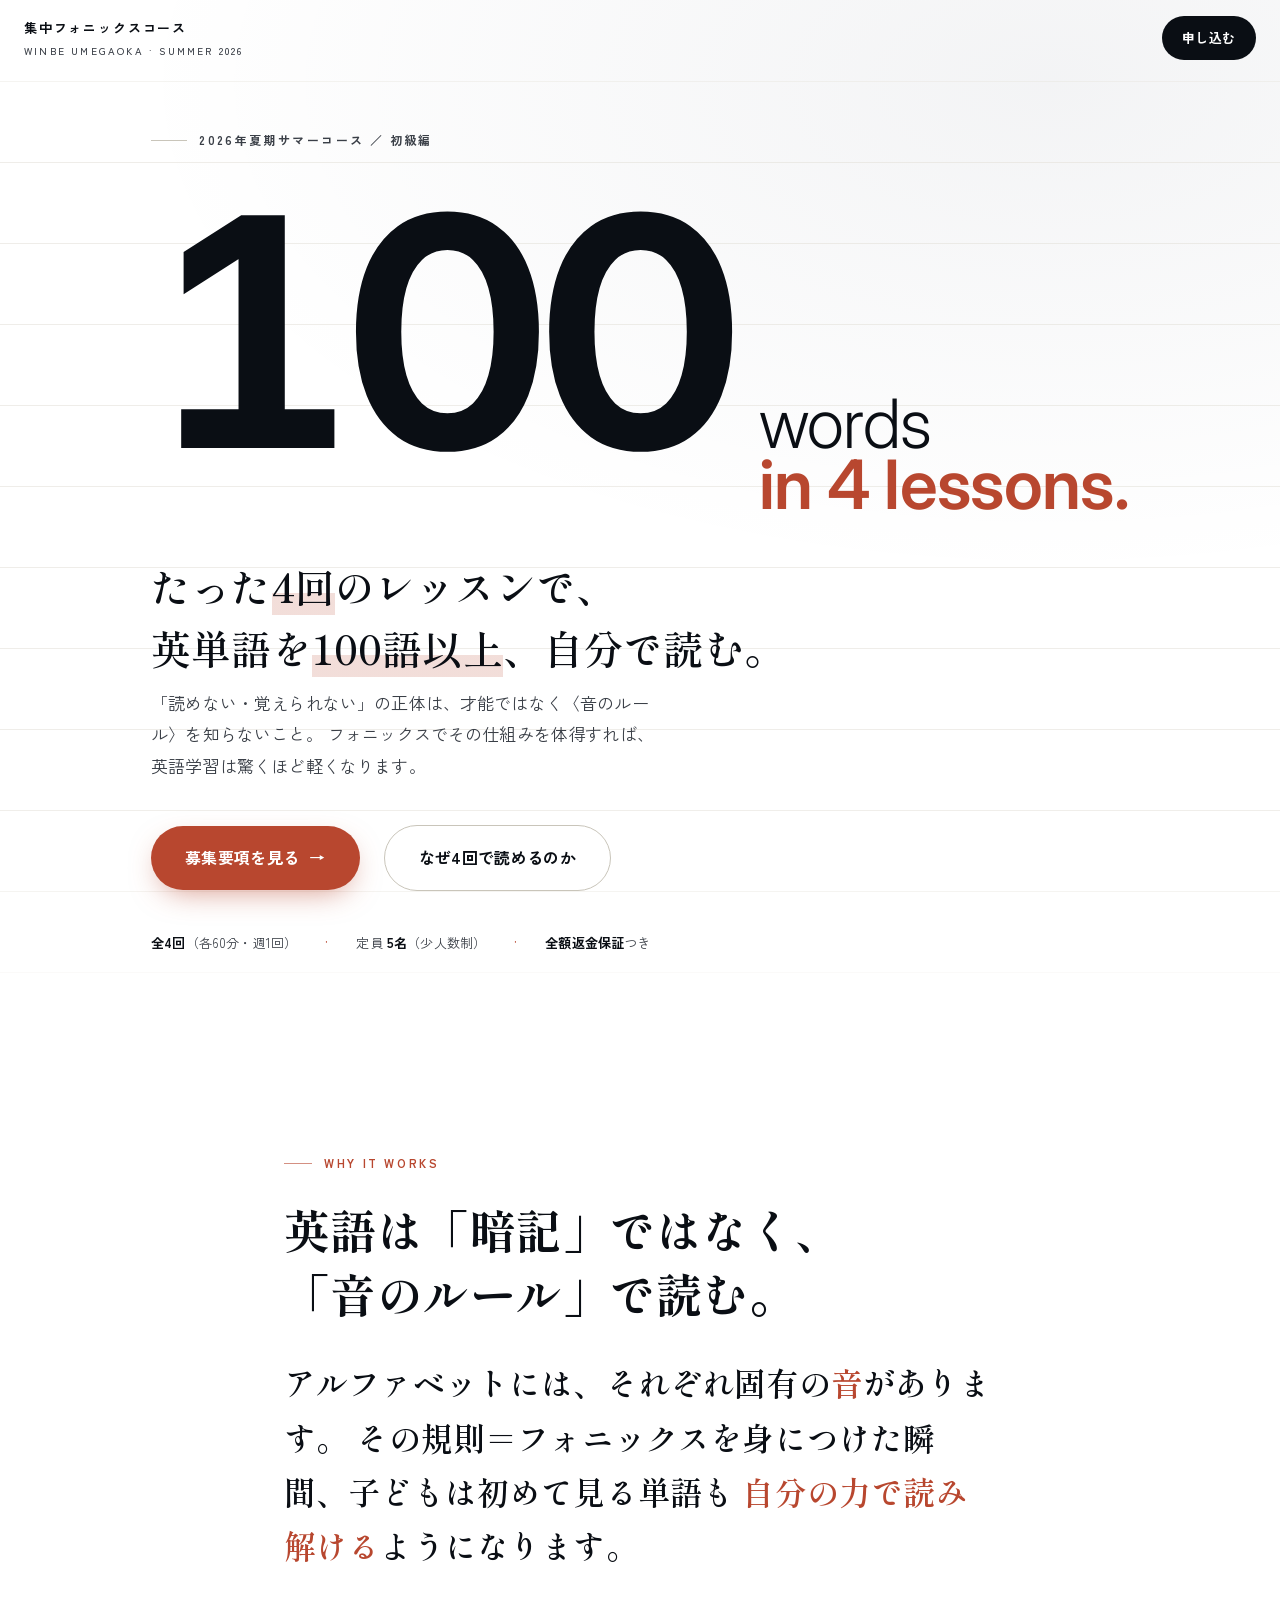
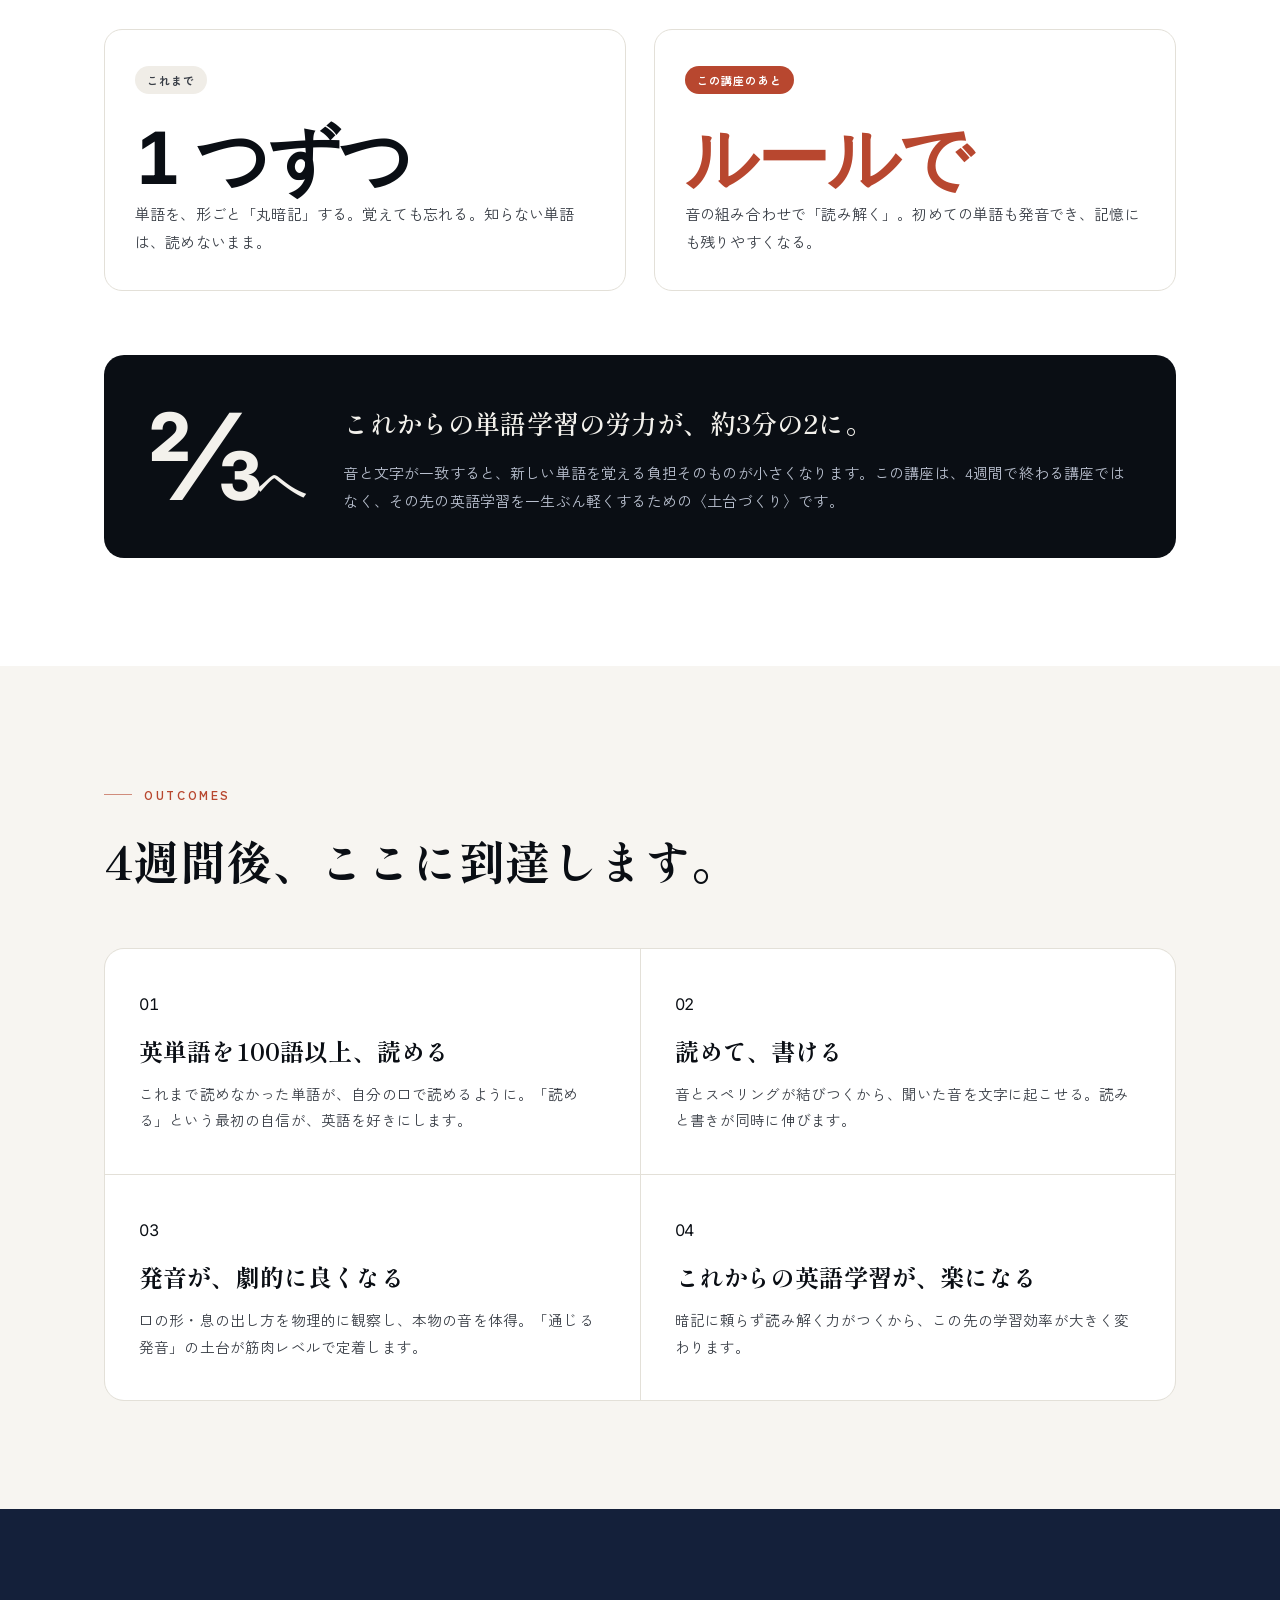
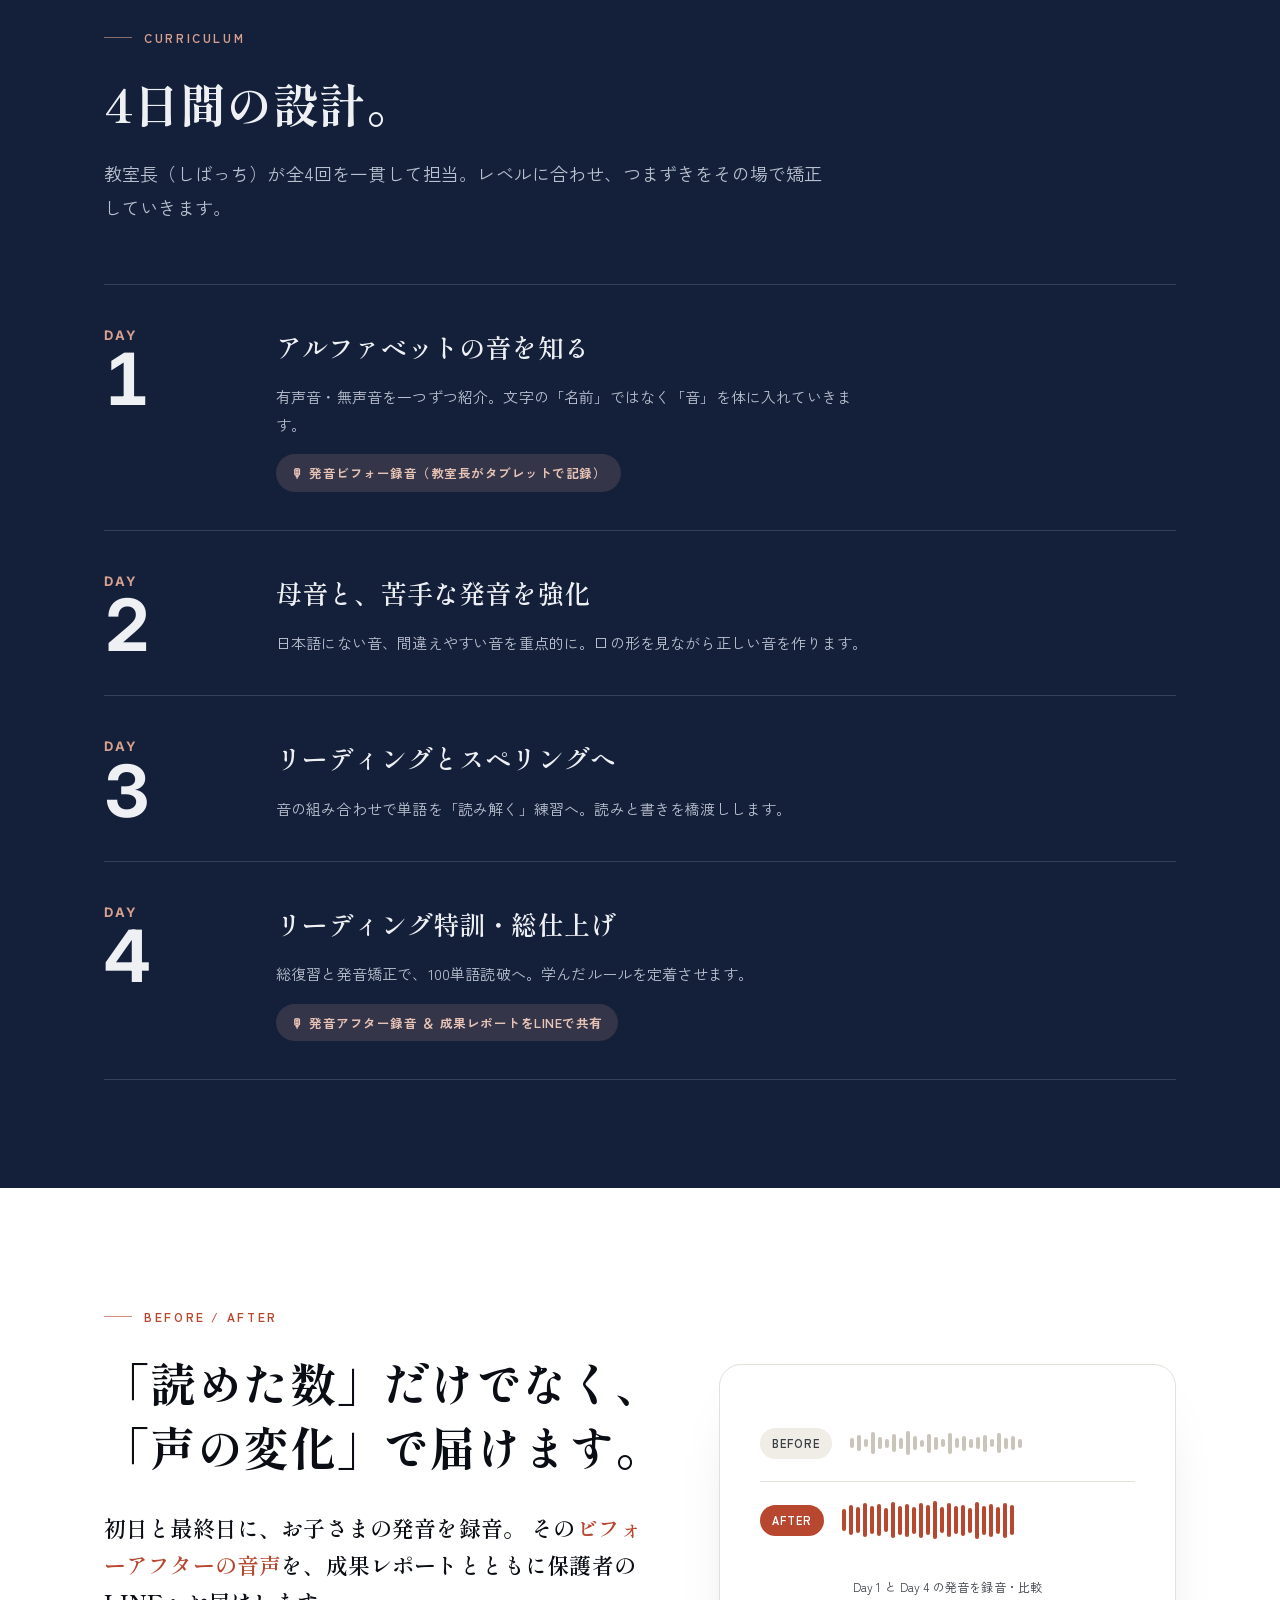
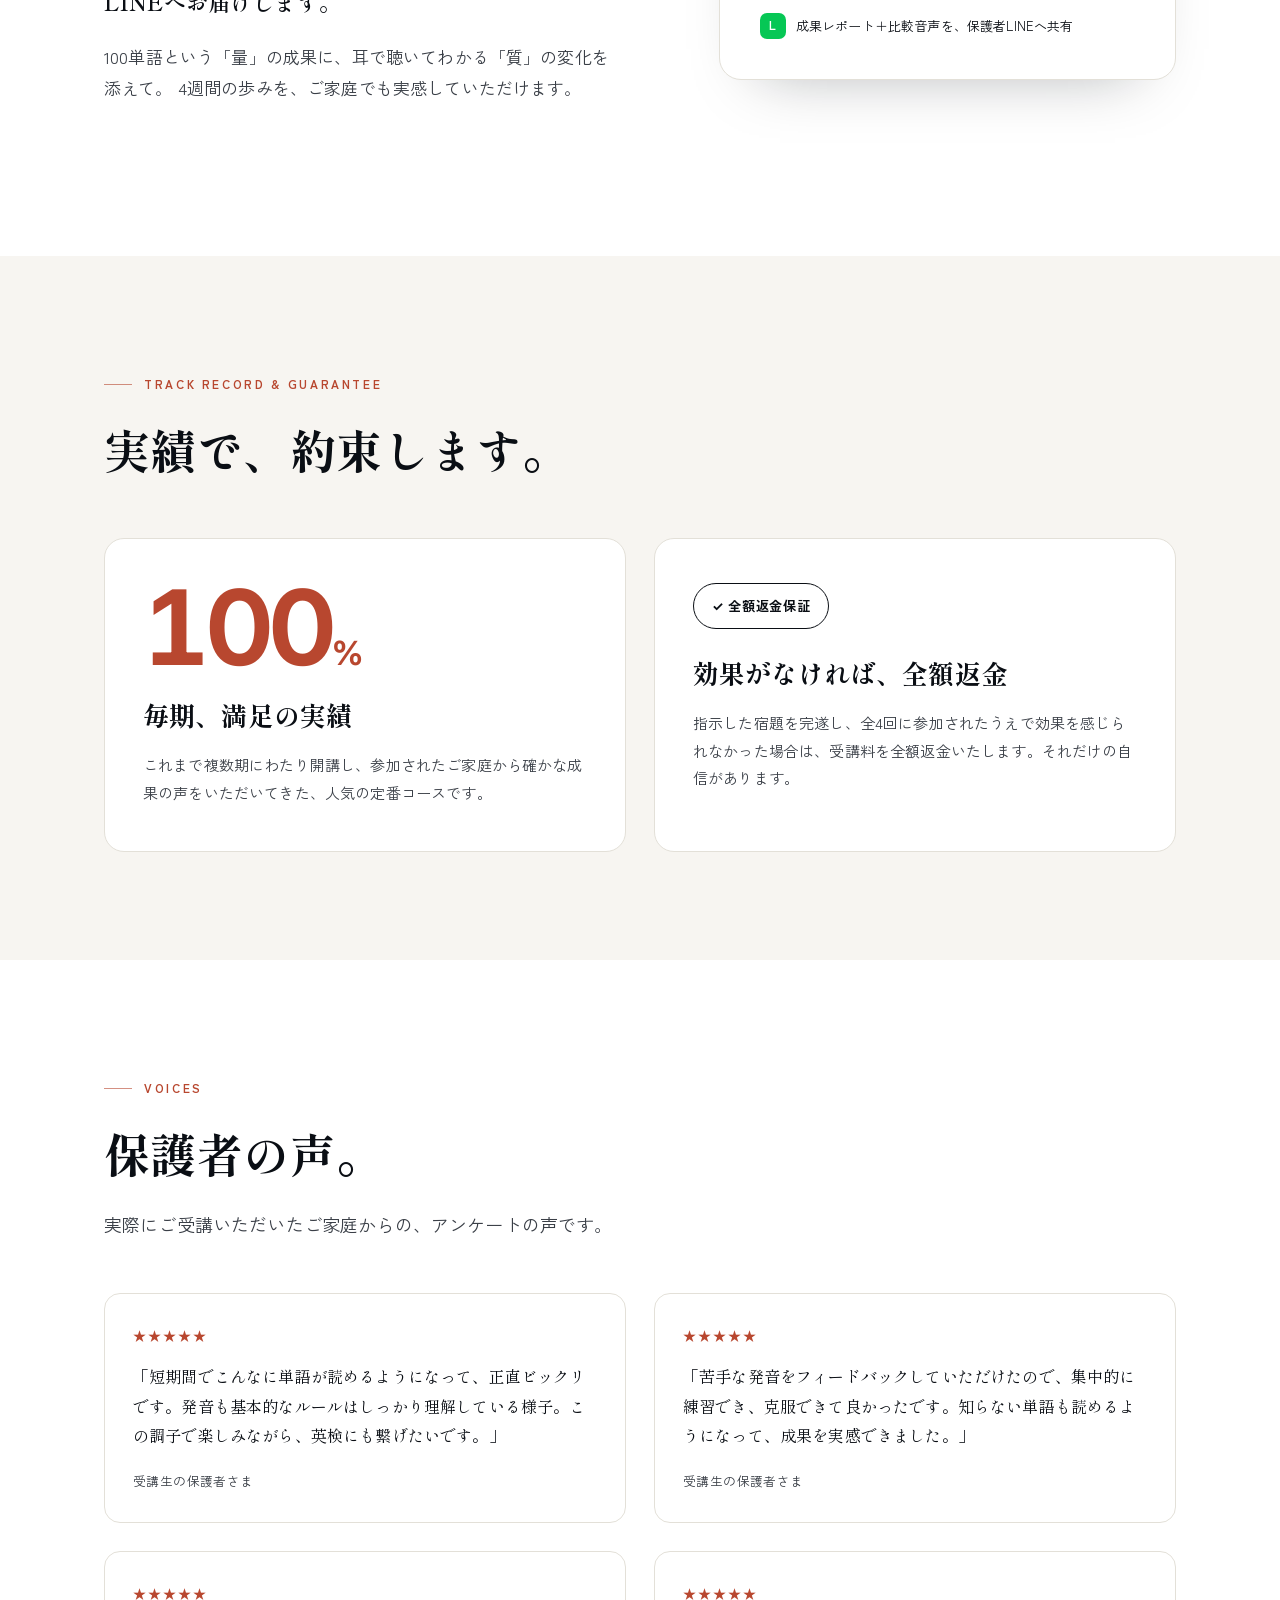
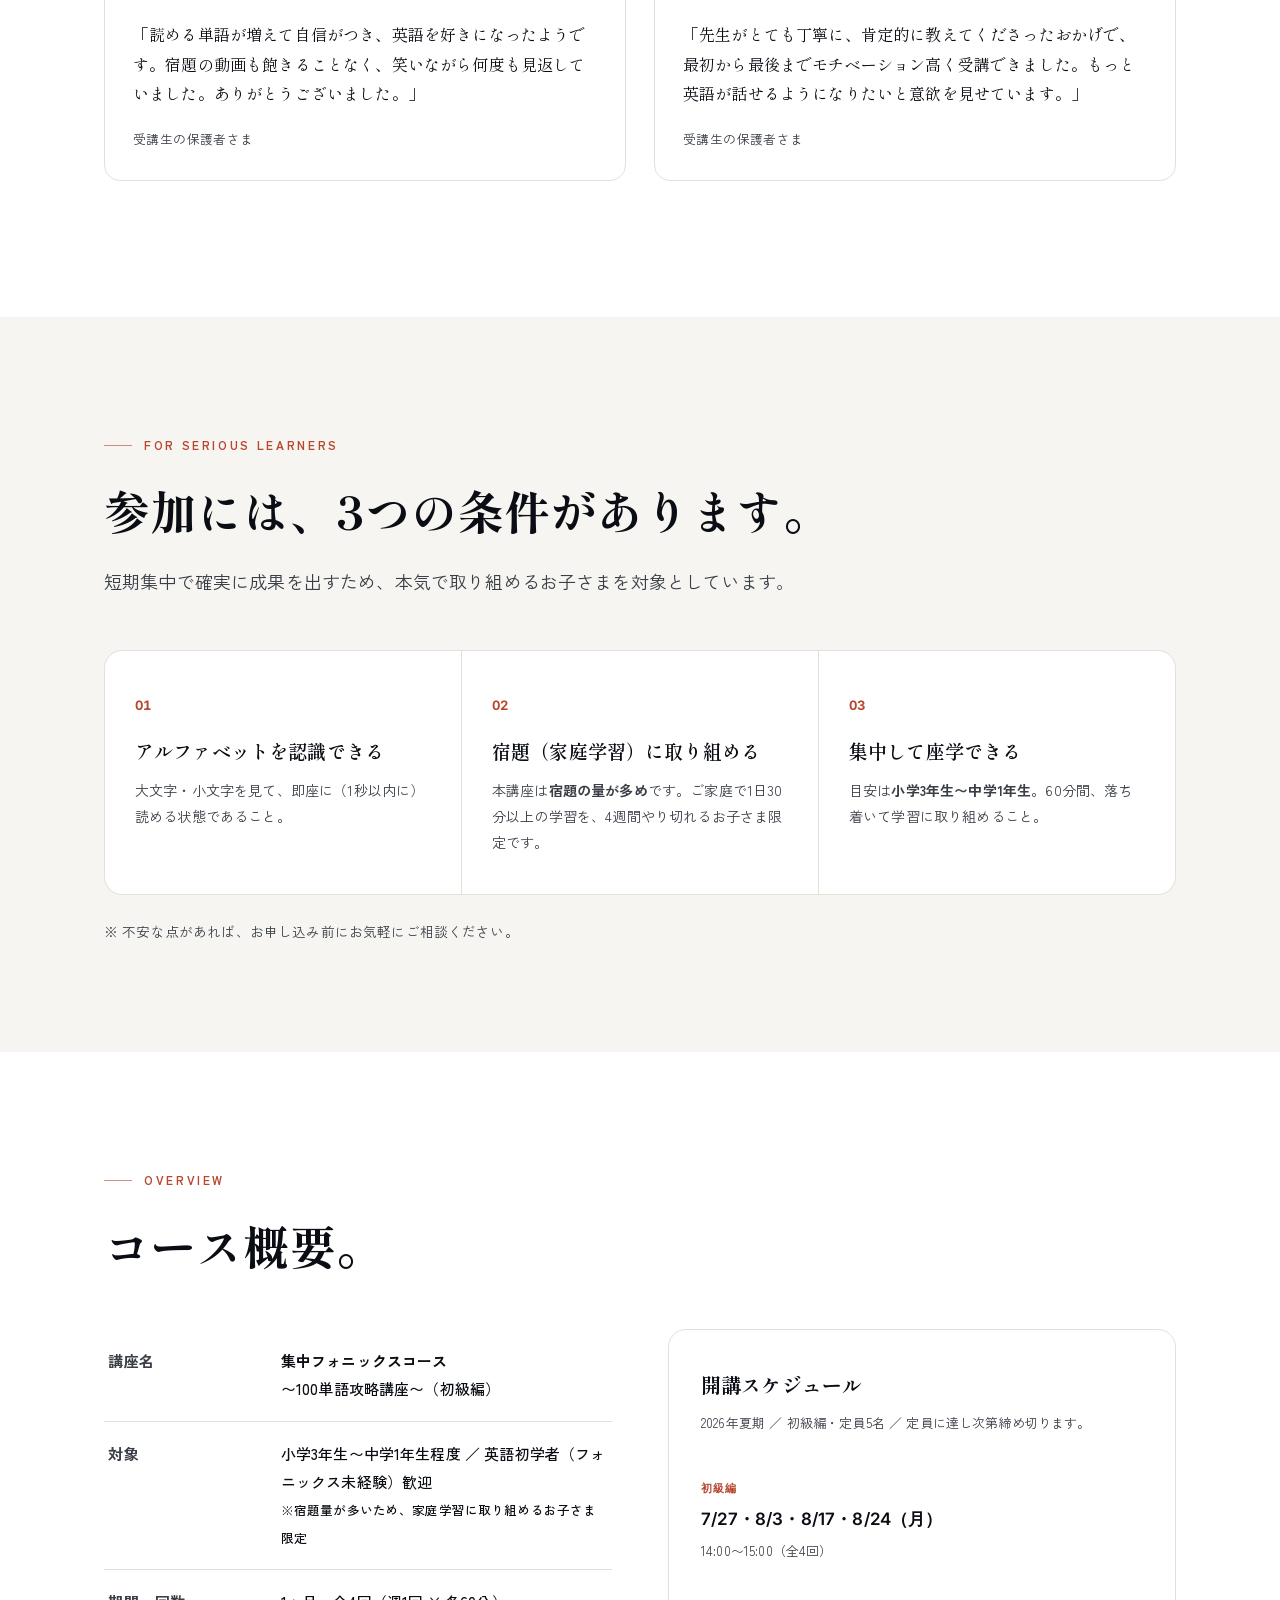
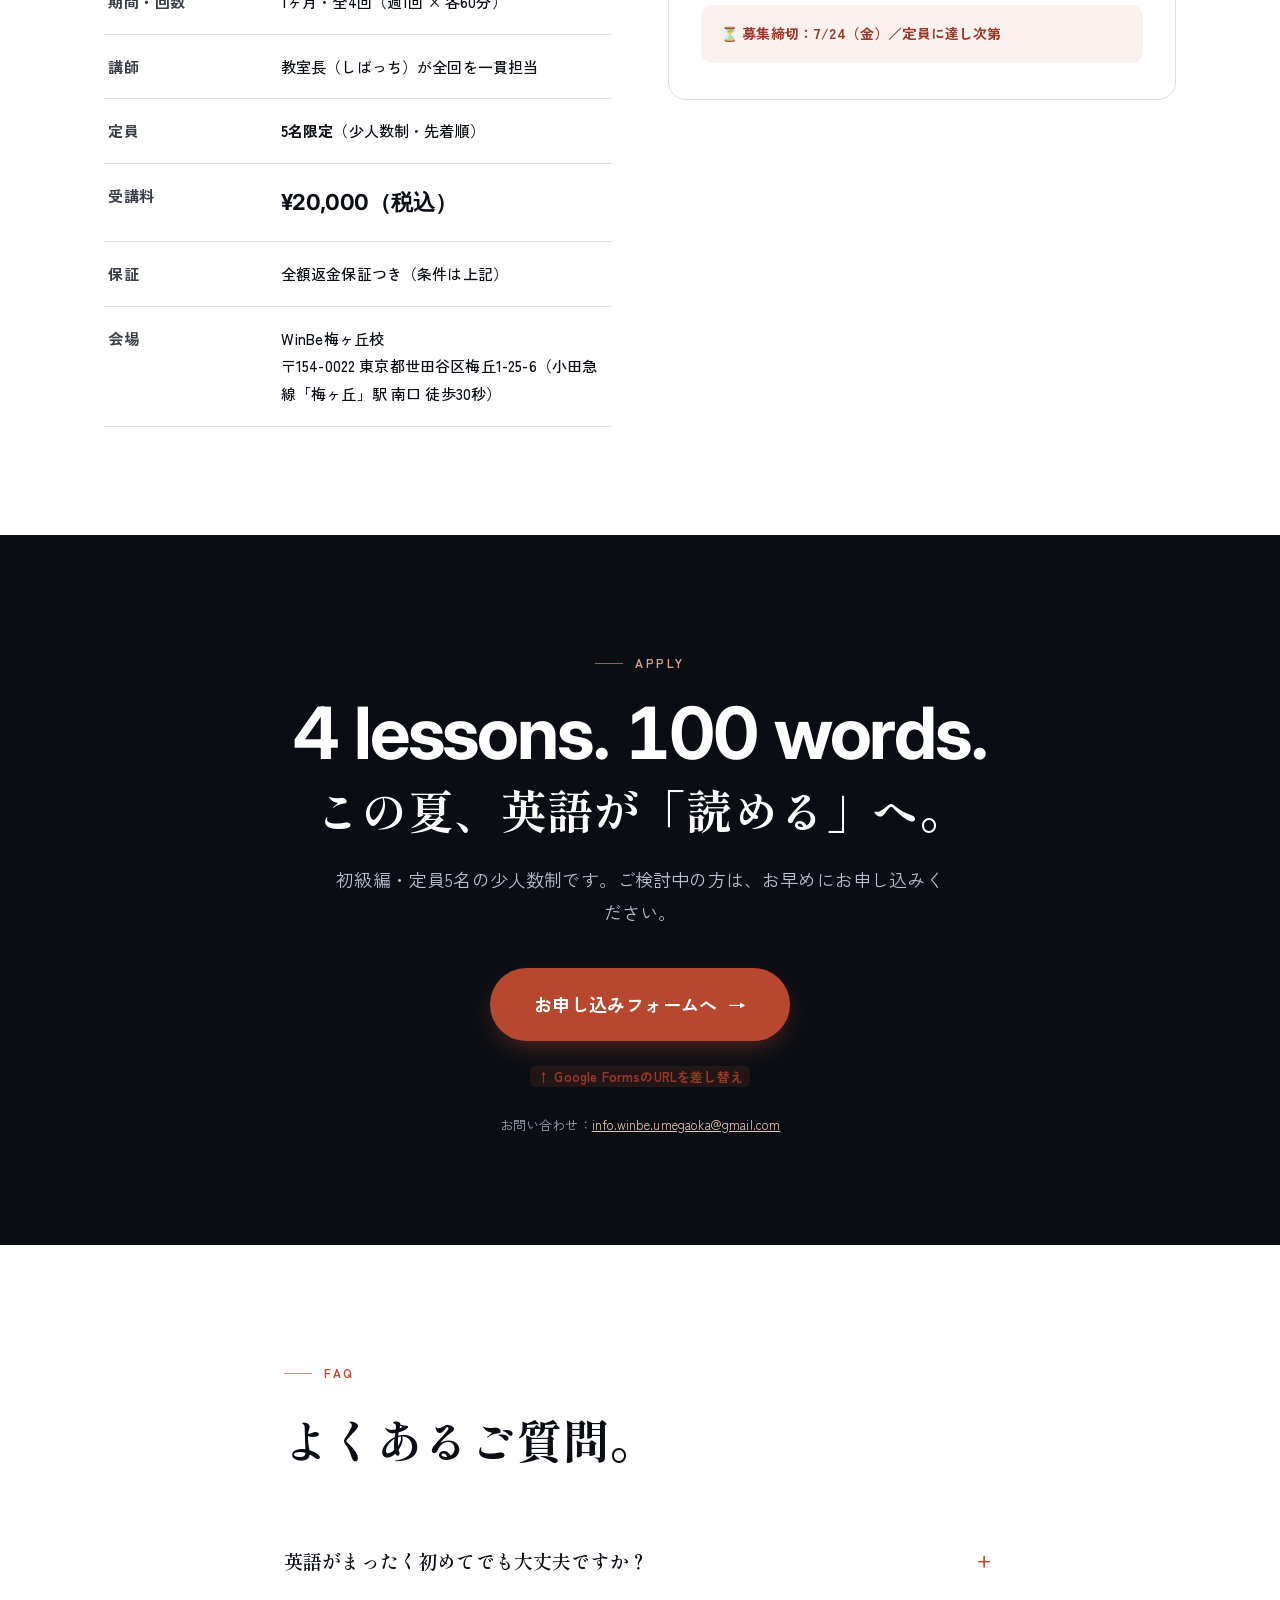
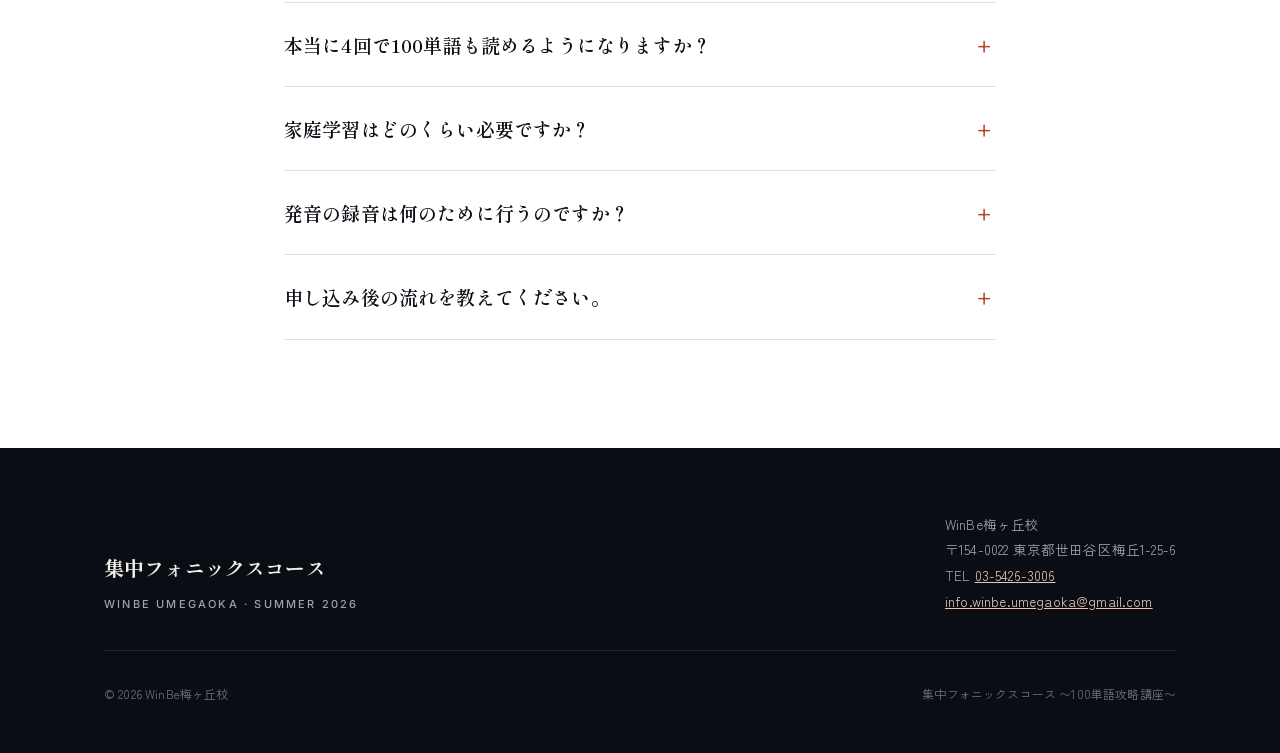
==== 2026-summer-intensive-phonics/index.html @ 52bc0cca "Initial publish: WinBe Umegaoka 2026 summer courses (curated public site) Co-Authored-By: Claude Opu" ====
<!DOCTYPE html>
<html lang="ja">
<head>
<meta charset="UTF-8" />
<meta name="viewport" content="width=device-width, initial-scale=1.0" />
<title>集中フォニックスコース 〜100単語攻略講座〜 | 2026年夏期 WinBe梅ヶ丘校</title>
<meta name="description" content="たった4回のレッスンで、英単語を100語以上読めるようになる。フォニックスの仕組みで「丸暗記」から卒業する、本気の短期集中講座（初級編）。対象は小学3年生〜中1の英語初学者。WinBe梅ヶ丘校・2026年夏期。定員5名・全額返金保証。" />
<meta property="og:title" content="集中フォニックスコース 〜100単語攻略講座〜" />
<meta property="og:description" content="たった4回で、英単語を100語以上読めるようになる。本気の短期集中講座。" />
<meta property="og:type" content="website" />
<link rel="preconnect" href="https://fonts.googleapis.com" />
<link rel="preconnect" href="https://fonts.gstatic.com" crossorigin />
<link href="https://fonts.googleapis.com/css2?family=Inter:wght@300;400;500;600;700&family=Shippori+Mincho:wght@500;600;700&family=Zen+Kaku+Gothic+New:wght@400;500;700&display=swap" rel="stylesheet" />
<style>
  :root {
    --ink: #0a0e14;          /* ほぼ黒 */
    --ink-soft: #3a3f47;
    --paper: #ffffff;
    --paper-warm: #f7f5f1;   /* オフホワイト */
    --line: #e3e0d8;
    --line-strong: #c9c5ba;
    --accent: #b8472f;       /* 上品な暖色（締切・CTA） */
    --accent-deep: #9a3826;
    --navy: #14203a;         /* 知性の差し色 */
    --max: 1120px;
    --ease: cubic-bezier(.16,.84,.44,1);
  }

  * { box-sizing: border-box; margin: 0; padding: 0; }

  html { scroll-behavior: smooth; -webkit-text-size-adjust: 100%; }

  body {
    font-family: "Zen Kaku Gothic New", "Inter", system-ui, sans-serif;
    color: var(--ink);
    background: var(--paper);
    line-height: 1.85;
    font-size: 16px;
    letter-spacing: .01em;
    -webkit-font-smoothing: antialiased;
    overflow-x: hidden;
  }

  .mincho { font-family: "Shippori Mincho", serif; }
  .num { font-family: "Inter", sans-serif; font-feature-settings: "tnum"; letter-spacing: -.02em; }

  .wrap { max-width: var(--max); margin: 0 auto; padding: 0 24px; }
  .narrow { max-width: 760px; }

  section { position: relative; }

  /* ---- reveal ---- */
  .reveal { opacity: 0; transform: translateY(28px); transition: opacity 1s var(--ease), transform 1s var(--ease); }
  .reveal.in { opacity: 1; transform: none; }
  @media (prefers-reduced-motion: reduce) {
    .reveal { opacity: 1; transform: none; transition: none; }
    html { scroll-behavior: auto; }
  }

  /* ============ NAV ============ */
  .nav {
    position: fixed; top: 0; left: 0; right: 0; z-index: 50;
    display: flex; align-items: center; justify-content: space-between;
    padding: 16px 24px;
    background: rgba(255,255,255,0);
    transition: background .4s var(--ease), border-color .4s var(--ease), padding .4s var(--ease);
    border-bottom: 1px solid transparent;
  }
  .nav.scrolled {
    background: rgba(255,255,255,.88);
    backdrop-filter: saturate(160%) blur(14px);
    -webkit-backdrop-filter: saturate(160%) blur(14px);
    border-bottom: 1px solid var(--line);
    padding: 12px 24px;
  }
  .nav__brand { font-size: 13px; letter-spacing: .14em; font-weight: 700; color: var(--ink); }
  .nav__brand span { display: block; font-size: 10px; letter-spacing: .22em; color: var(--ink-soft); font-weight: 500; margin-top: 2px; }
  .nav__cta {
    font-size: 13px; font-weight: 600; letter-spacing: .04em;
    color: var(--paper); background: var(--ink);
    padding: 10px 20px; border-radius: 999px; text-decoration: none;
    transition: background .25s var(--ease), transform .25s var(--ease);
  }
  .nav__cta:hover { background: var(--accent); transform: translateY(-1px); }

  /* ============ HERO ============ */
  .hero {
    min-height: 100svh;
    display: flex; flex-direction: column; justify-content: center;
    padding: 120px 0 80px;
    position: relative;
    background:
      radial-gradient(120% 80% at 82% 8%, rgba(20,32,58,.05), transparent 60%),
      var(--paper);
  }
  .hero__grid-lines {
    position: absolute; inset: 0; pointer-events: none; z-index: 0;
    background-image: linear-gradient(var(--line) 1px, transparent 1px);
    background-size: 100% clamp(48px, 9vh, 92px);
    -webkit-mask-image: linear-gradient(180deg, transparent, #000 12%, #000 78%, transparent);
            mask-image: linear-gradient(180deg, transparent, #000 12%, #000 78%, transparent);
    opacity: .55;
  }
  .hero .wrap { position: relative; z-index: 1; }

  .hero__eyebrow {
    display: inline-flex; align-items: center; gap: 12px;
    font-size: 12px; letter-spacing: .2em; font-weight: 600; color: var(--ink-soft);
    margin-bottom: 36px;
  }
  .hero__eyebrow::before { content: ""; width: 36px; height: 1px; background: var(--line-strong); }

  .hero__big {
    display: flex; align-items: baseline; gap: clamp(10px, 2.4vw, 28px);
    flex-wrap: wrap; line-height: .9;
  }
  .hero__big .n {
    font-family: "Inter", sans-serif; font-weight: 700;
    font-size: clamp(96px, 26vw, 320px);
    letter-spacing: -.04em; color: var(--ink);
  }
  .hero__big .u {
    font-family: "Inter", sans-serif; font-weight: 300;
    font-size: clamp(28px, 6vw, 68px); letter-spacing: -.01em; color: var(--ink);
  }
  .hero__big .u em {
    font-style: normal; color: var(--accent); font-weight: 600;
  }

  .hero__lead {
    font-family: "Shippori Mincho", serif; font-weight: 600;
    font-size: clamp(22px, 4.4vw, 40px); line-height: 1.55;
    margin: 40px 0 8px; max-width: 18em;
  }
  .hero__lead .hl { background: linear-gradient(transparent 62%, rgba(184,71,47,.18) 62%); }

  .hero__sub {
    font-size: clamp(14px, 2.2vw, 17px); color: var(--ink-soft);
    max-width: 30em; margin-bottom: 44px;
  }

  .hero__actions { display: flex; flex-wrap: wrap; align-items: center; gap: 16px 24px; }
  .btn {
    display: inline-flex; align-items: center; gap: 10px;
    font-size: 16px; font-weight: 700; letter-spacing: .02em;
    text-decoration: none; border-radius: 999px;
    padding: 17px 34px; transition: all .3s var(--ease);
  }
  .btn--primary { background: var(--accent); color: #fff; box-shadow: 0 10px 30px -10px rgba(184,71,47,.6); }
  .btn--primary:hover { background: var(--accent-deep); transform: translateY(-2px); box-shadow: 0 16px 36px -12px rgba(184,71,47,.7); }
  .btn--primary .arrow { transition: transform .3s var(--ease); }
  .btn--primary:hover .arrow { transform: translateX(5px); }
  .btn--ghost { color: var(--ink); border: 1px solid var(--line-strong); }
  .btn--ghost:hover { border-color: var(--ink); background: var(--ink); color: #fff; }

  .hero__meta { display: flex; flex-wrap: wrap; gap: 8px 28px; margin-top: 40px; font-size: 13px; color: var(--ink-soft); }
  .hero__meta b { color: var(--ink); font-weight: 700; }
  .hero__meta .dot { color: var(--accent); }

  /* ============ Section heading ============ */
  .sec { padding: clamp(80px, 12vh, 150px) 0; }
  .sec--warm { background: var(--paper-warm); }
  .sec--dark { background: var(--navy); color: #eef0f4; }
  .sec--ink { background: var(--ink); color: #f3f1ec; }

  .kicker {
    display: inline-flex; align-items: center; gap: 12px;
    font-size: 12px; letter-spacing: .22em; font-weight: 600;
    color: var(--accent); margin-bottom: 22px; text-transform: uppercase;
  }
  .kicker::before { content: ""; width: 28px; height: 1px; background: currentColor; opacity: .6; }
  .sec--dark .kicker, .sec--ink .kicker { color: #d8a08f; }

  .h2 {
    font-family: "Shippori Mincho", serif; font-weight: 700;
    font-size: clamp(26px, 5vw, 46px); line-height: 1.4; letter-spacing: .01em;
  }
  .h2 + .h2-sub { margin-top: 22px; font-size: clamp(15px,2.3vw,18px); color: var(--ink-soft); max-width: 40em; }
  .sec--dark .h2-sub, .sec--ink .h2-sub { color: #b9c0cf; }

  /* ============ WHY ============ */
  .why__lead {
    font-family: "Shippori Mincho", serif; font-weight: 600;
    font-size: clamp(20px, 3.6vw, 32px); line-height: 1.7; margin-top: 30px;
  }
  .why__lead .em { color: var(--accent); }
  .why__split { display: grid; grid-template-columns: 1fr 1fr; gap: 28px; margin-top: 56px; }
  .why__card {
    border: 1px solid var(--line); border-radius: 18px; padding: 34px 30px; background: #fff;
  }
  .why__card h3 { font-size: 13px; letter-spacing: .14em; color: var(--ink-soft); font-weight: 700; margin-bottom: 18px; }
  .why__card .label { display:inline-block; font-size:11px; letter-spacing:.1em; font-weight:700; padding:4px 12px; border-radius:999px; margin-bottom:18px;}
  .why__card.before .label { background:#f0ede7; color:var(--ink-soft);}
  .why__card.after .label { background:var(--accent); color:#fff;}
  .why__card p { font-size: 15px; color: var(--ink-soft); }
  .why__card .big { font-family:"Inter"; font-weight:700; font-size: clamp(40px,8vw,72px); letter-spacing:-.03em; line-height:1; margin:10px 0 6px; color:var(--ink);}
  .why__card.after .big { color: var(--accent); }

  .effort {
    margin-top: 64px; padding: 44px; border-radius: 20px;
    background: var(--ink); color: #f3f1ec;
    display: flex; align-items: center; gap: 40px; flex-wrap: wrap;
  }
  .effort__num { font-family:"Inter"; font-weight:700; font-size: clamp(56px, 12vw, 120px); letter-spacing:-.04em; line-height:.85; }
  .effort__num span { font-size: .42em; font-weight: 400; }
  .effort__txt { flex: 1; min-width: 240px; }
  .effort__txt h3 { font-family:"Shippori Mincho"; font-weight:600; font-size: clamp(18px,3vw,26px); margin-bottom: 12px; }
  .effort__txt p { color: #b9c0cf; font-size: 15px; }

  /* ============ OUTCOMES ============ */
  .outcomes { display: grid; grid-template-columns: repeat(2, 1fr); gap: 1px; background: var(--line); border:1px solid var(--line); border-radius: 20px; overflow: hidden; margin-top: 56px; }
  .outcome { background: #fff; padding: 40px 34px; }
  .outcome__no { font-family:"Inter"; font-weight:700; font-size: 14px; color: var(--accent); letter-spacing:.05em; }
  .outcome h3 { font-family:"Shippori Mincho"; font-weight:700; font-size: clamp(19px,2.8vw,24px); margin: 14px 0 12px; line-height:1.45; }
  .outcome p { font-size: 14.5px; color: var(--ink-soft); }

  /* ============ CURRICULUM ============ */
  .timeline { margin-top: 60px; }
  .day {
    display: grid; grid-template-columns: 140px 1fr; gap: 32px;
    padding: 38px 0; border-top: 1px solid rgba(255,255,255,.14);
  }
  .day:last-child { border-bottom: 1px solid rgba(255,255,255,.14); }
  .day__label { }
  .day__label .d { font-family:"Inter"; font-weight:700; font-size: 13px; letter-spacing:.2em; color:#d8a08f; }
  .day__label .n { font-family:"Inter"; font-weight:700; font-size: clamp(44px,9vw,72px); line-height:.9; letter-spacing:-.03em; }
  .day__body h3 { font-family:"Shippori Mincho"; font-weight:600; font-size: clamp(19px,3vw,26px); margin-bottom: 12px; }
  .day__body p { color:#b9c0cf; font-size: 15px; max-width: 40em; }
  .day__tag {
    display:inline-flex; align-items:center; gap:8px; margin-top:16px;
    font-size:12.5px; font-weight:600; letter-spacing:.04em;
    background: rgba(216,160,143,.16); color:#e8c4b7; padding:7px 15px; border-radius:999px;
  }

  /* ============ VOICE (before/after recording) ============ */
  .voice { display: grid; grid-template-columns: 1.1fr .9fr; gap: 56px; align-items: center; }
  .voice__visual {
    border-radius: 22px; padding: 40px; background: #fff; border:1px solid var(--line);
    box-shadow: 0 30px 60px -40px rgba(10,14,20,.35);
  }
  .voice__row { display:flex; align-items:center; gap:18px; padding: 18px 0; }
  .voice__row + .voice__row { border-top: 1px solid var(--line); }
  .voice__pill { font-size:11px; font-weight:700; letter-spacing:.1em; padding:5px 12px; border-radius:999px; white-space:nowrap;}
  .voice__pill.b { background:#f0ede7; color:var(--ink-soft);}
  .voice__pill.a { background:var(--accent); color:#fff;}
  .wave { flex:1; display:flex; align-items:center; gap:3px; height:40px; }
  .wave i { display:block; width:4px; border-radius:2px; background: var(--line-strong); }
  .wave.a i { background: var(--accent); }
  .voice__cap { font-size:12px; color:var(--ink-soft); margin-top:18px; text-align:center; }
  .voice__line { display:flex; align-items:center; gap:10px; margin-top:14px; font-size:13px; }
  .voice__line .ic { width:26px;height:26px;border-radius:7px;background:#06c755;display:inline-flex;align-items:center;justify-content:center;color:#fff;font-weight:700;font-size:12px;}

  /* ============ PROOF (results + guarantee) ============ */
  .proof { display:grid; grid-template-columns: 1fr 1fr; gap: 28px; margin-top: 56px; }
  .proof__card {
    border-radius: 20px; padding: 44px 38px; border:1px solid var(--line); background:#fff;
  }
  .proof__card .big { font-family:"Inter"; font-weight:700; font-size: clamp(56px,11vw,104px); line-height:.85; letter-spacing:-.04em; }
  .proof__card .big span { font-size:.32em; }
  .proof__card.r .big { color: var(--accent); }
  .proof__card h3 { font-family:"Shippori Mincho"; font-weight:700; font-size: clamp(19px,3vw,26px); margin: 20px 0 12px; }
  .proof__card p { color: var(--ink-soft); font-size: 15px; }
  .proof__card .seal {
    display:inline-flex;align-items:center;gap:10px;border:1.5px solid var(--ink);
    border-radius:999px;padding:10px 18px;font-size:13px;font-weight:700;letter-spacing:.05em;
  }

  /* ============ TESTIMONIALS ============ */
  .voices { columns: 2; column-gap: 28px; margin-top: 52px; }
  .vcard {
    break-inside: avoid; background:#fff; border:1px solid var(--line); border-radius:16px;
    padding: 30px 28px; margin-bottom: 28px;
  }
  .vcard p { font-family:"Shippori Mincho"; font-size: 16px; line-height:1.85; color: var(--ink); }
  .vcard .who { margin-top: 18px; font-size: 12.5px; color: var(--ink-soft); letter-spacing:.03em; }
  .vcard .stars { color: var(--accent); letter-spacing:2px; font-size:13px; margin-bottom:14px; }

  /* ============ REQUIREMENTS ============ */
  .reqs { display:grid; grid-template-columns: repeat(3,1fr); gap: 1px; background:var(--line); border:1px solid var(--line); border-radius:18px; overflow:hidden; margin-top: 52px;}
  .req { background:#fff; padding: 38px 30px; }
  .req .no { font-family:"Inter"; font-weight:700; font-size:13px; color:var(--accent);}
  .req h3 { font-family:"Shippori Mincho"; font-weight:600; font-size: 19px; margin:14px 0 10px;}
  .req p { font-size:14px; color:var(--ink-soft);}
  .reqs-note { margin-top:24px; font-size:13.5px; color:var(--ink-soft); }

  /* ============ OVERVIEW TABLE ============ */
  .ov { display:grid; grid-template-columns: 1fr 1fr; gap: 56px; margin-top: 52px; align-items:start;}
  .spec { width:100%; border-collapse: collapse; }
  .spec th, .spec td { text-align:left; padding: 18px 4px; border-bottom: 1px solid var(--line); font-size: 15px; vertical-align: top;}
  .spec th { width: 34%; color: var(--ink-soft); font-weight:600; letter-spacing:.04em;}
  .spec td { color: var(--ink); font-weight:500;}
  .spec td b { font-weight:700; }
  .spec .price { font-family:"Inter"; font-weight:700; font-size:22px; letter-spacing:-.01em;}

  .sched { background:#fff; border:1px solid var(--line); border-radius:18px; padding: 36px 32px; }
  .sched h3 { font-family:"Shippori Mincho"; font-weight:700; font-size:20px; margin-bottom:8px;}
  .sched .lead { font-size:13px; color:var(--ink-soft); margin-bottom:24px;}
  .sched__item { padding:18px 0; border-top:1px solid var(--line);}
  .sched__item:first-of-type{border-top:none;}
  .sched__item .lvl { font-size:11px; font-weight:700; letter-spacing:.1em; color:var(--accent);}
  .sched__item .dates { font-family:"Inter"; font-weight:600; font-size: 17px; margin-top:6px; letter-spacing:.01em;}
  .sched__item .time { font-size:13px; color:var(--ink-soft); margin-top:4px;}
  .deadline { margin-top:24px; padding:16px 20px; border-radius:12px; background:rgba(184,71,47,.08); color:var(--accent-deep); font-size:14px; font-weight:600; display:flex; align-items:center; gap:10px;}

  /* placeholder marker */
  .tbd { color: var(--accent); font-weight:700; }
  mark.ph { background: rgba(184,71,47,.14); color: var(--accent-deep); padding:1px 7px; border-radius:5px; font-weight:700; }

  /* ============ CTA ============ */
  .cta { text-align:center; }
  .cta .h2 { color:#fff; }
  .cta__sub { color:#b9c0cf; margin: 22px auto 38px; max-width: 34em; font-size: clamp(15px,2.3vw,18px);}
  .cta__big { font-family:"Inter"; font-weight:700; font-size: clamp(36px,8vw,72px); letter-spacing:-.03em; color:#fff; line-height:1; margin-bottom: 8px;}
  .cta .btn--primary { font-size:18px; padding:20px 44px; }
  .cta__note { margin-top:24px; font-size:13px; color:#9aa3b4;}
  .cta__note a { color:#e8c4b7; }

  /* ============ FAQ ============ */
  .faq { margin-top: 48px; max-width: 800px; }
  .faq details { border-bottom:1px solid var(--line); }
  .faq summary {
    list-style:none; cursor:pointer; padding: 24px 40px 24px 0; position:relative;
    font-family:"Shippori Mincho"; font-weight:600; font-size: clamp(16px,2.5vw,19px);
  }
  .faq summary::-webkit-details-marker{display:none;}
  .faq summary::after {
    content:"+"; position:absolute; right:4px; top:50%; transform:translateY(-50%);
    font-family:"Inter"; font-weight:300; font-size:26px; color:var(--accent); transition: transform .3s var(--ease);
  }
  .faq details[open] summary::after { transform: translateY(-50%) rotate(45deg); }
  .faq .a { padding: 0 0 26px; color: var(--ink-soft); font-size: 15px; }

  /* ============ FOOTER ============ */
  .footer { background: var(--ink); color:#9aa3b4; padding: 64px 0 48px; }
  .footer__top { display:flex; justify-content:space-between; flex-wrap:wrap; gap:24px; align-items:flex-end; padding-bottom:36px; border-bottom:1px solid rgba(255,255,255,.1);}
  .footer__brand { color:#f3f1ec; font-family:"Shippori Mincho"; font-weight:700; font-size:20px;}
  .footer__brand span{display:block;font-family:"Inter";font-size:11px;letter-spacing:.2em;color:#9aa3b4;margin-top:8px;font-weight:500;}
  .footer__contact { font-size:13.5px; line-height:1.9; }
  .footer__contact a{color:#e8c4b7;}
  .footer__bottom { margin-top:32px; font-size:12px; color:#6b7280; display:flex; justify-content:space-between; flex-wrap:wrap; gap:10px;}

  /* ============ RESPONSIVE ============ */
  @media (max-width: 860px) {
    .why__split, .proof, .ov, .voice { grid-template-columns: 1fr; }
    .outcomes, .reqs { grid-template-columns: 1fr; }
    .voices { columns: 1; }
    .voice { gap: 36px; }
    .effort { gap: 24px; padding: 32px; }
    .day { grid-template-columns: 90px 1fr; gap: 20px; }
    .nav__brand span { display:none; }
  }
  @media (max-width: 520px) {
    .wrap { padding: 0 18px; }
    .reqs { grid-template-columns: 1fr; }
    .hero__actions .btn { width:100%; justify-content:center; }
  }
</style>
</head>
<body>

<!-- NAV -->
<nav class="nav" id="nav">
  <div class="nav__brand">集中フォニックスコース<span>WINBE UMEGAOKA · SUMMER 2026</span></div>
  <a class="nav__cta" href="#apply">申し込む</a>
</nav>

<!-- HERO -->
<header class="hero">
  <div class="hero__grid-lines"></div>
  <div class="wrap">
    <div class="hero__eyebrow">2026年夏期サマーコース ／ 初級編</div>
    <div class="hero__big">
      <span class="n num">100</span>
      <span class="u">words<br><em>in 4 lessons.</em></span>
    </div>
    <h1 class="hero__lead mincho">
      たった<span class="hl">4回</span>のレッスンで、<br>英単語を<span class="hl">100語以上</span>、自分で読む。
    </h1>
    <p class="hero__sub">
      「読めない・覚えられない」の正体は、才能ではなく〈音のルール〉を知らないこと。
      フォニックスでその仕組みを体得すれば、英語学習は驚くほど軽くなります。
    </p>
    <div class="hero__actions">
      <a class="btn btn--primary" href="#apply">募集要項を見る <span class="arrow">→</span></a>
      <a class="btn btn--ghost" href="#why">なぜ4回で読めるのか</a>
    </div>
    <div class="hero__meta">
      <span><b>全4回</b>（各60分・週1回）</span>
      <span class="dot">·</span>
      <span>定員 <b>5名</b>（少人数制）</span>
      <span class="dot">·</span>
      <span><b>全額返金保証</b>つき</span>
    </div>
  </div>
</header>

<!-- WHY -->
<section class="sec" id="why">
  <div class="wrap narrow reveal">
    <span class="kicker">Why it works</span>
    <h2 class="h2">英語は「暗記」ではなく、<br>「音のルール」で読む。</h2>
    <p class="why__lead">
      アルファベットには、それぞれ固有の<span class="em">音</span>があります。
      その規則＝フォニックスを身につけた瞬間、子どもは初めて見る単語も
      <span class="em">自分の力で読み解ける</span>ようになります。
    </p>
  </div>

  <div class="wrap reveal">
    <div class="why__split">
      <div class="why__card before">
        <span class="label">これまで</span>
        <p class="num big">1 つずつ</p>
        <p>単語を、形ごと「丸暗記」する。覚えても忘れる。知らない単語は、読めないまま。</p>
      </div>
      <div class="why__card after">
        <span class="label">この講座のあと</span>
        <p class="num big">ルールで</p>
        <p>音の組み合わせで「読み解く」。初めての単語も発音でき、記憶にも残りやすくなる。</p>
      </div>
    </div>

    <div class="effort">
      <div class="effort__num num">⅔<span>へ</span></div>
      <div class="effort__txt">
        <h3>これからの単語学習の労力が、約3分の2に。</h3>
        <p>音と文字が一致すると、新しい単語を覚える負担そのものが小さくなります。この講座は、4週間で終わる講座ではなく、その先の英語学習を一生ぶん軽くするための〈土台づくり〉です。</p>
      </div>
    </div>
  </div>
</section>

<!-- OUTCOMES -->
<section class="sec sec--warm">
  <div class="wrap reveal">
    <span class="kicker">Outcomes</span>
    <h2 class="h2">4週間後、ここに到達します。</h2>
    <div class="outcomes">
      <div class="outcome">
        <span class="no num">01</span>
        <h3>英単語を100語以上、読める</h3>
        <p>これまで読めなかった単語が、自分の口で読めるように。「読める」という最初の自信が、英語を好きにします。</p>
      </div>
      <div class="outcome">
        <span class="no num">02</span>
        <h3>読めて、書ける</h3>
        <p>音とスペリングが結びつくから、聞いた音を文字に起こせる。読みと書きが同時に伸びます。</p>
      </div>
      <div class="outcome">
        <span class="no num">03</span>
        <h3>発音が、劇的に良くなる</h3>
        <p>口の形・息の出し方を物理的に観察し、本物の音を体得。「通じる発音」の土台が筋肉レベルで定着します。</p>
      </div>
      <div class="outcome">
        <span class="no num">04</span>
        <h3>これからの英語学習が、楽になる</h3>
        <p>暗記に頼らず読み解く力がつくから、この先の学習効率が大きく変わります。</p>
      </div>
    </div>
  </div>
</section>

<!-- CURRICULUM -->
<section class="sec sec--dark">
  <div class="wrap reveal">
    <span class="kicker">Curriculum</span>
    <h2 class="h2">4日間の設計。</h2>
    <p class="h2-sub">教室長（しばっち）が全4回を一貫して担当。レベルに合わせ、つまずきをその場で矯正していきます。</p>

    <div class="timeline">
      <div class="day reveal">
        <div class="day__label"><div class="d num">DAY</div><div class="n num">1</div></div>
        <div class="day__body">
          <h3>アルファベットの音を知る</h3>
          <p>有声音・無声音を一つずつ紹介。文字の「名前」ではなく「音」を体に入れていきます。</p>
          <span class="day__tag">🎙 発音ビフォー録音（教室長がタブレットで記録）</span>
        </div>
      </div>
      <div class="day reveal">
        <div class="day__label"><div class="d num">DAY</div><div class="n num">2</div></div>
        <div class="day__body">
          <h3>母音と、苦手な発音を強化</h3>
          <p>日本語にない音、間違えやすい音を重点的に。口の形を見ながら正しい音を作ります。</p>
        </div>
      </div>
      <div class="day reveal">
        <div class="day__label"><div class="d num">DAY</div><div class="n num">3</div></div>
        <div class="day__body">
          <h3>リーディングとスペリングへ</h3>
          <p>音の組み合わせで単語を「読み解く」練習へ。読みと書きを橋渡しします。</p>
        </div>
      </div>
      <div class="day reveal">
        <div class="day__label"><div class="d num">DAY</div><div class="n num">4</div></div>
        <div class="day__body">
          <h3>リーディング特訓・総仕上げ</h3>
          <p>総復習と発音矯正で、100単語読破へ。学んだルールを定着させます。</p>
          <span class="day__tag">🎙 発音アフター録音 ＆ 成果レポートをLINEで共有</span>
        </div>
      </div>
    </div>
  </div>
</section>

<!-- VOICE / before-after -->
<section class="sec">
  <div class="wrap reveal">
    <div class="voice">
      <div>
        <span class="kicker">Before / After</span>
        <h2 class="h2">「読めた数」だけでなく、<br>「声の変化」で届けます。</h2>
        <p class="why__lead" style="font-size:clamp(17px,2.6vw,22px);">
          初日と最終日に、お子さまの発音を録音。
          その<span class="em">ビフォーアフターの音声</span>を、成果レポートとともに保護者のLINEへお届けします。
        </p>
        <p class="hero__sub" style="margin-top:20px;">
          100単語という「量」の成果に、耳で聴いてわかる「質」の変化を添えて。
          4週間の歩みを、ご家庭でも実感していただけます。
        </p>
      </div>
      <div class="voice__visual">
        <div class="voice__row">
          <span class="voice__pill b">BEFORE</span>
          <span class="wave b" data-wave="b"></span>
        </div>
        <div class="voice__row">
          <span class="voice__pill a">AFTER</span>
          <span class="wave a" data-wave="a"></span>
        </div>
        <p class="voice__cap">Day 1 と Day 4 の発音を録音・比較</p>
        <div class="voice__line">
          <span class="ic">L</span>
          <span>成果レポート＋比較音声を、保護者LINEへ共有</span>
        </div>
      </div>
    </div>
  </div>
</section>

<!-- PROOF -->
<section class="sec sec--warm">
  <div class="wrap reveal">
    <span class="kicker">Track record &amp; Guarantee</span>
    <h2 class="h2">実績で、約束します。</h2>
    <div class="proof">
      <div class="proof__card r">
        <div class="big num">100<span>%</span></div>
        <h3>毎期、満足の実績</h3>
        <p>これまで複数期にわたり開講し、参加されたご家庭から確かな成果の声をいただいてきた、人気の定番コースです。</p>
      </div>
      <div class="proof__card">
        <span class="seal">✓ 全額返金保証</span>
        <h3>効果がなければ、全額返金</h3>
        <p>指示した宿題を完遂し、全4回に参加されたうえで効果を感じられなかった場合は、受講料を全額返金いたします。それだけの自信があります。</p>
      </div>
    </div>
  </div>
</section>

<!-- TESTIMONIALS -->
<section class="sec">
  <div class="wrap reveal">
    <span class="kicker">Voices</span>
    <h2 class="h2">保護者の声。</h2>
    <p class="h2-sub">実際にご受講いただいたご家庭からの、アンケートの声です。</p>
    <div class="voices">
      <div class="vcard">
        <div class="stars">★★★★★</div>
        <p>「短期間でこんなに単語が読めるようになって、正直ビックリです。発音も基本的なルールはしっかり理解している様子。この調子で楽しみながら、英検にも繋げたいです。」</p>
        <div class="who">受講生の保護者さま</div>
      </div>
      <div class="vcard">
        <div class="stars">★★★★★</div>
        <p>「読める単語が増えて自信がつき、英語を好きになったようです。宿題の動画も飽きることなく、笑いながら何度も見返していました。ありがとうございました。」</p>
        <div class="who">受講生の保護者さま</div>
      </div>
      <div class="vcard">
        <div class="stars">★★★★★</div>
        <p>「苦手な発音をフィードバックしていただけたので、集中的に練習でき、克服できて良かったです。知らない単語も読めるようになって、成果を実感できました。」</p>
        <div class="who">受講生の保護者さま</div>
      </div>
      <div class="vcard">
        <div class="stars">★★★★★</div>
        <p>「先生がとても丁寧に、肯定的に教えてくださったおかげで、最初から最後までモチベーション高く受講できました。もっと英語が話せるようになりたいと意欲を見せています。」</p>
        <div class="who">受講生の保護者さま</div>
      </div>
    </div>
  </div>
</section>

<!-- REQUIREMENTS -->
<section class="sec sec--warm">
  <div class="wrap reveal">
    <span class="kicker">For serious learners</span>
    <h2 class="h2">参加には、3つの条件があります。</h2>
    <p class="h2-sub">短期集中で確実に成果を出すため、本気で取り組めるお子さまを対象としています。</p>
    <div class="reqs">
      <div class="req">
        <span class="no num">01</span>
        <h3>アルファベットを認識できる</h3>
        <p>大文字・小文字を見て、即座に（1秒以内に）読める状態であること。</p>
      </div>
      <div class="req">
        <span class="no num">02</span>
        <h3>宿題（家庭学習）に取り組める</h3>
        <p>本講座は<b>宿題の量が多め</b>です。ご家庭で1日30分以上の学習を、4週間やり切れるお子さま限定です。</p>
      </div>
      <div class="req">
        <span class="no num">03</span>
        <h3>集中して座学できる</h3>
        <p>目安は<b>小学3年生〜中学1年生</b>。60分間、落ち着いて学習に取り組めること。</p>
      </div>
    </div>
    <p class="reqs-note">※ 不安な点があれば、お申し込み前にお気軽にご相談ください。</p>
  </div>
</section>

<!-- OVERVIEW + SCHEDULE -->
<section class="sec" id="overview">
  <div class="wrap reveal">
    <span class="kicker">Overview</span>
    <h2 class="h2">コース概要。</h2>
    <div class="ov">
      <table class="spec">
        <tr><th>講座名</th><td><b>集中フォニックスコース</b><br>〜100単語攻略講座〜（初級編）</td></tr>
        <tr><th>対象</th><td>小学3年生〜中学1年生程度 ／ 英語初学者（フォニックス未経験）歓迎<br><small>※宿題量が多いため、家庭学習に取り組めるお子さま限定</small></td></tr>
        <tr><th>期間・回数</th><td>1ヶ月・全4回（週1回 × 各60分）</td></tr>
        <tr><th>講師</th><td>教室長（しばっち）が全回を一貫担当</td></tr>
        <tr><th>定員</th><td><b>5名限定</b>（少人数制・先着順）</td></tr>
        <tr><th>受講料</th><td class="price">¥20,000（税込）</td></tr>
        <tr><th>保証</th><td>全額返金保証つき（条件は上記）</td></tr>
        <tr><th>会場</th><td>WinBe梅ヶ丘校<br>〒154-0022 東京都世田谷区梅丘1-25-6（小田急線「梅ヶ丘」駅 南口 徒歩30秒）</td></tr>
      </table>

      <div class="sched">
        <h3>開講スケジュール</h3>
        <p class="lead">2026年夏期 ／ 初級編・定員5名 ／ 定員に達し次第締め切ります。</p>
        <div class="sched__item">
          <div class="lvl num">初級編</div>
          <div class="dates">7/27・8/3・8/17・8/24（月）</div>
          <div class="time">14:00〜15:00（全4回）</div>
        </div>
        <div class="deadline">⏳ 募集締切：7/24（金）／定員に達し次第</div>
      </div>
    </div>
  </div>
</section>

<!-- CTA -->
<section class="sec sec--ink" id="apply">
  <div class="wrap narrow reveal cta">
    <span class="kicker" style="justify-content:center;">Apply</span>
    <div class="cta__big num">4 lessons. 100 words.</div>
    <h2 class="h2">この夏、英語が「読める」へ。</h2>
    <p class="cta__sub">初級編・定員5名の少人数制です。ご検討中の方は、お早めにお申し込みください。</p>
    <a class="btn btn--primary" href="https://forms.gle/XXXXXXXXXXXX" id="applyBtn" target="_blank" rel="noopener">
      お申し込みフォームへ <span class="arrow">→</span>
    </a>
    <p class="cta__note">
      <mark class="ph">↑ Google FormsのURLを差し替え</mark><br><br>
      お問い合わせ：<a href="mailto:info.winbe.umegaoka@gmail.com">info.winbe.umegaoka@gmail.com</a>
    </p>
  </div>
</section>

<!-- FAQ -->
<section class="sec">
  <div class="wrap narrow reveal">
    <span class="kicker">FAQ</span>
    <h2 class="h2">よくあるご質問。</h2>
    <div class="faq">
      <details>
        <summary>英語がまったく初めてでも大丈夫ですか？</summary>
        <div class="a">はい。フォニックス未経験のお子さまを対象とした初級編です。ただし、アルファベットの大文字・小文字を即座に読める状態であることが参加の条件となります。</div>
      </details>
      <details>
        <summary>本当に4回で100単語も読めるようになりますか？</summary>
        <div class="a">音のルール（フォニックス）を体系的に学ぶことで、丸暗記に頼らず単語を「読み解く」力が身につきます。指示した家庭学習に取り組んでいただくことが前提ですが、これまで多くのお子さまが成果を実感されています。万一効果を感じられなかった場合は全額返金いたします。</div>
      </details>
      <details>
        <summary>家庭学習はどのくらい必要ですか？</summary>
        <div class="a">1日30分以上を目安に、4週間の継続をお願いしています。短期集中で確実に定着させるための大切な要素です。</div>
      </details>
      <details>
        <summary>発音の録音は何のために行うのですか？</summary>
        <div class="a">初日（Day 1）と最終日（Day 4）に発音を録音し、その変化を比較音声として保護者のLINEへお届けします。数だけでなく「声の質の変化」で、お子さまの成長を耳で実感していただくためのものです。</div>
      </details>
      <details>
        <summary>申し込み後の流れを教えてください。</summary>
        <div class="a">お申し込みフォームの送信後、教室よりご連絡いたします。ご不明な点は info.winbe.umegaoka@gmail.com までお気軽にお問い合わせください。</div>
      </details>
    </div>
  </div>
</section>

<!-- FOOTER -->
<footer class="footer">
  <div class="wrap">
    <div class="footer__top">
      <div class="footer__brand">集中フォニックスコース<span>WINBE UMEGAOKA · SUMMER 2026</span></div>
      <div class="footer__contact">
        WinBe梅ヶ丘校<br>
        〒154-0022 東京都世田谷区梅丘1-25-6<br>
        TEL <a href="tel:03-5426-3006">03-5426-3006</a><br>
        <a href="mailto:info.winbe.umegaoka@gmail.com">info.winbe.umegaoka@gmail.com</a>
      </div>
    </div>
    <div class="footer__bottom">
      <span>© 2026 WinBe梅ヶ丘校</span>
      <span>集中フォニックスコース 〜100単語攻略講座〜</span>
    </div>
  </div>
</footer>

<script>
  // nav scroll state
  const nav = document.getElementById('nav');
  const onScroll = () => nav.classList.toggle('scrolled', window.scrollY > 40);
  window.addEventListener('scroll', onScroll, { passive: true });
  onScroll();

  // reveal on scroll
  const io = new IntersectionObserver((entries) => {
    entries.forEach(e => { if (e.isIntersecting) { e.target.classList.add('in'); io.unobserve(e.target); } });
  }, { threshold: 0.12, rootMargin: '0px 0px -8% 0px' });
  document.querySelectorAll('.reveal').forEach(el => io.observe(el));

  // build waveforms (before = uneven/low, after = even/tall)
  const heights = {
    b: [10,16,8,22,12,9,18,11,24,14,7,19,13,8,21,10,15,9,12,17,8,20,11,14,9],
    a: [22,30,26,34,28,32,24,36,29,33,27,35,30,38,26,34,28,31,25,37,29,33,27,35,30]
  };
  document.querySelectorAll('.wave').forEach(w => {
    const set = heights[w.dataset.wave] || heights.b;
    w.innerHTML = set.map(h => `<i style="height:${h}px"></i>`).join('');
  });
</script>
</body>
</html>
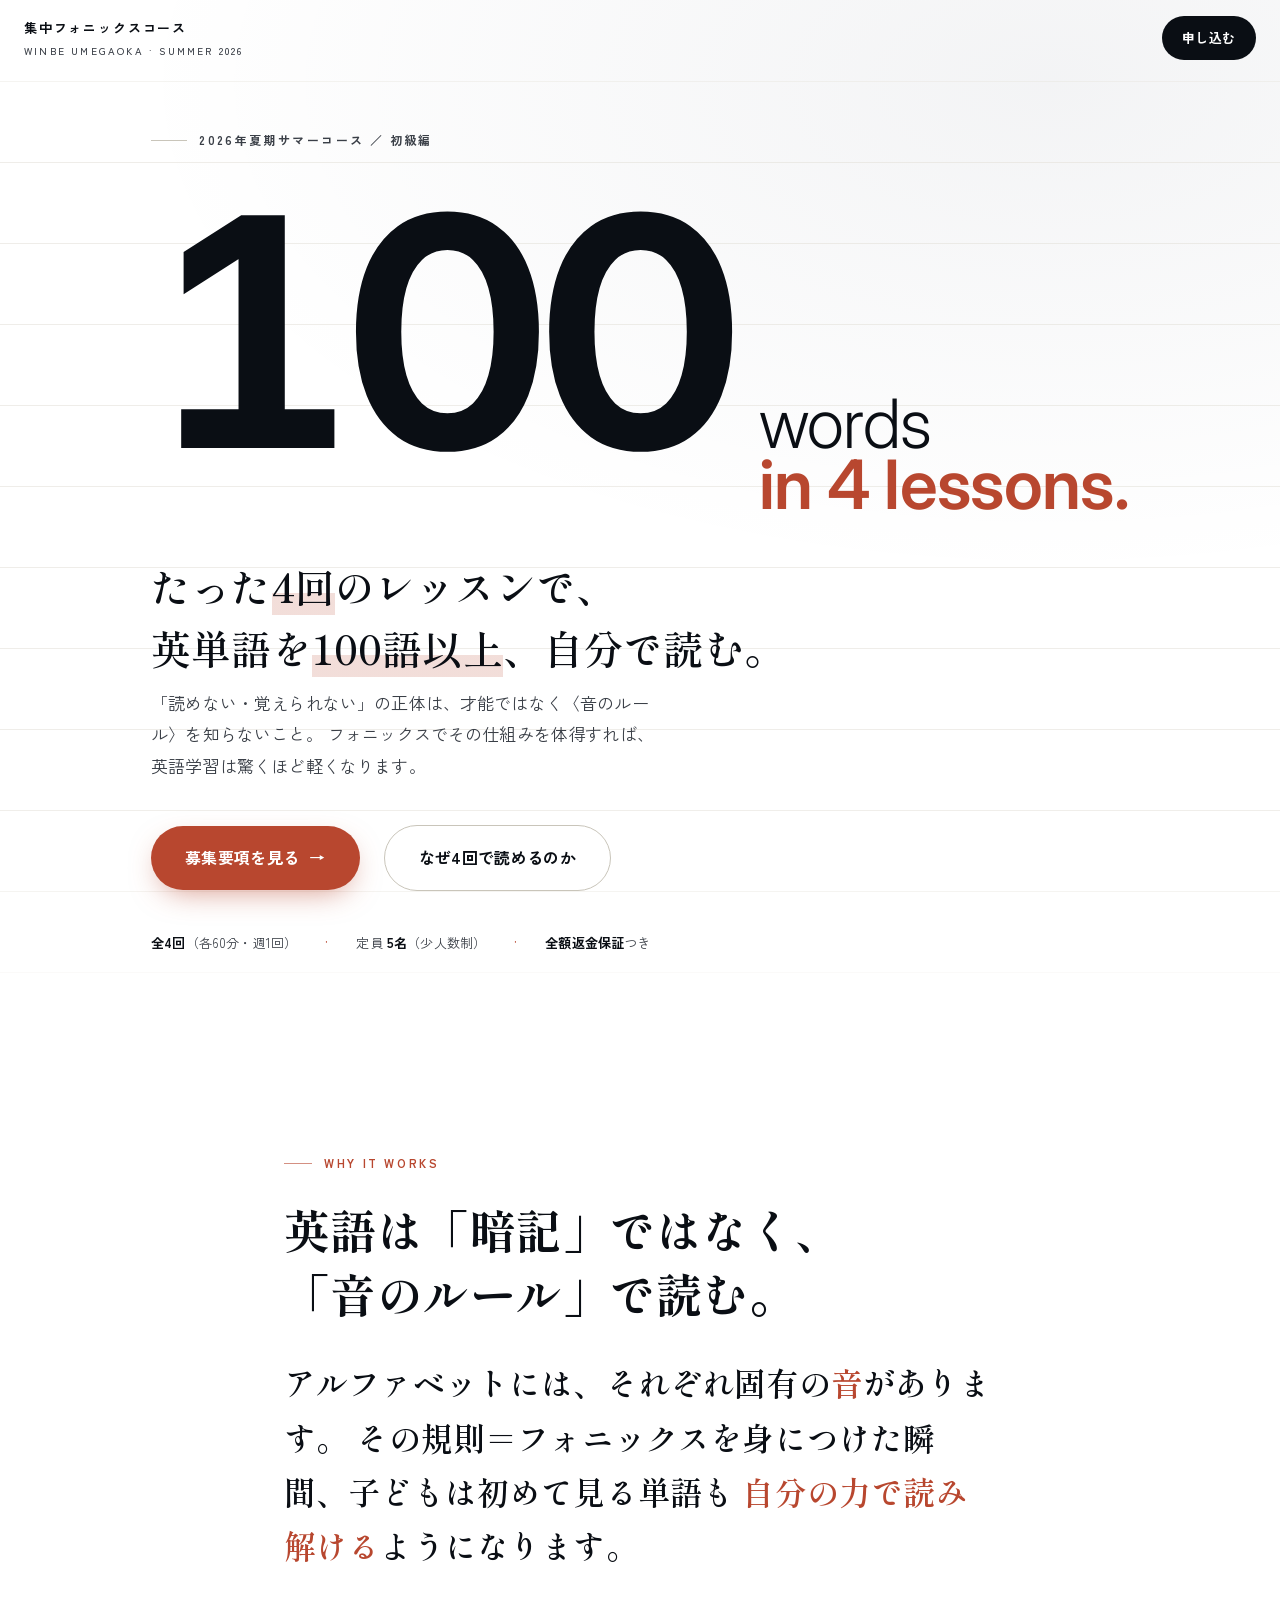
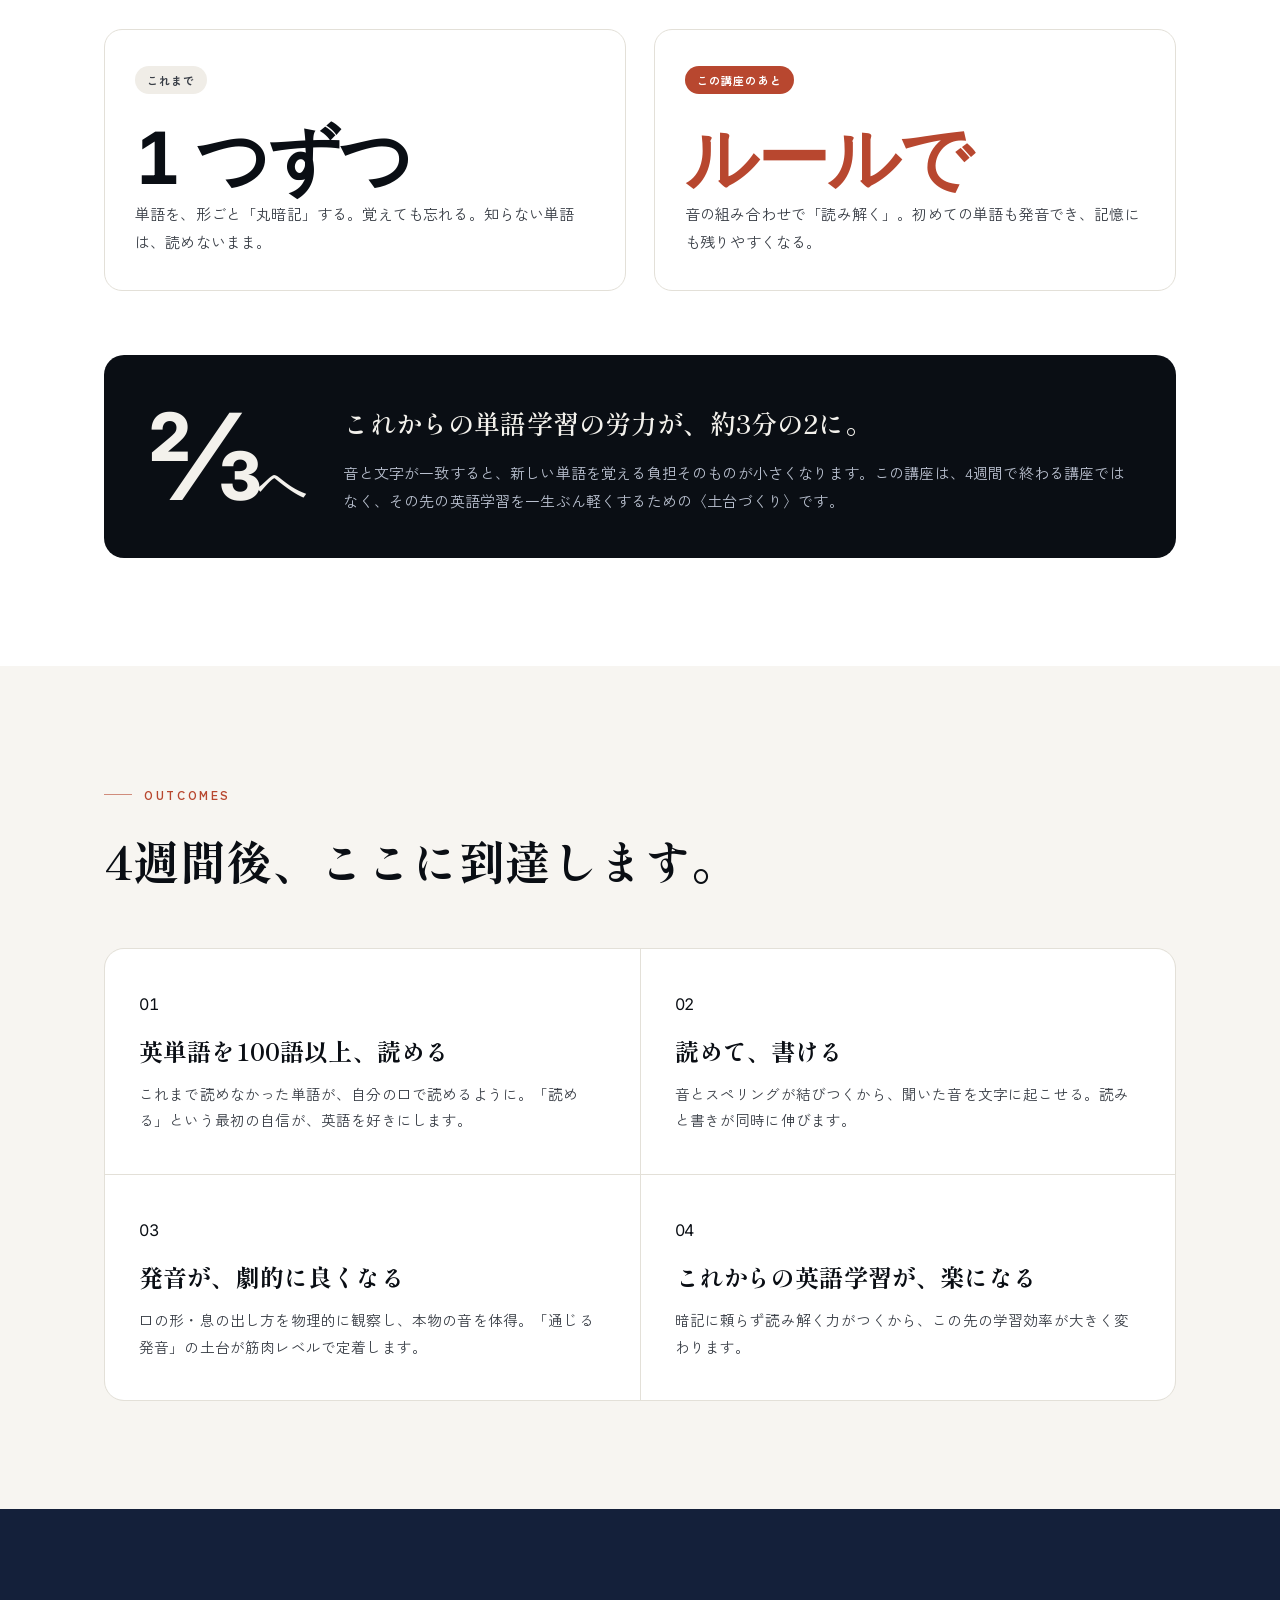
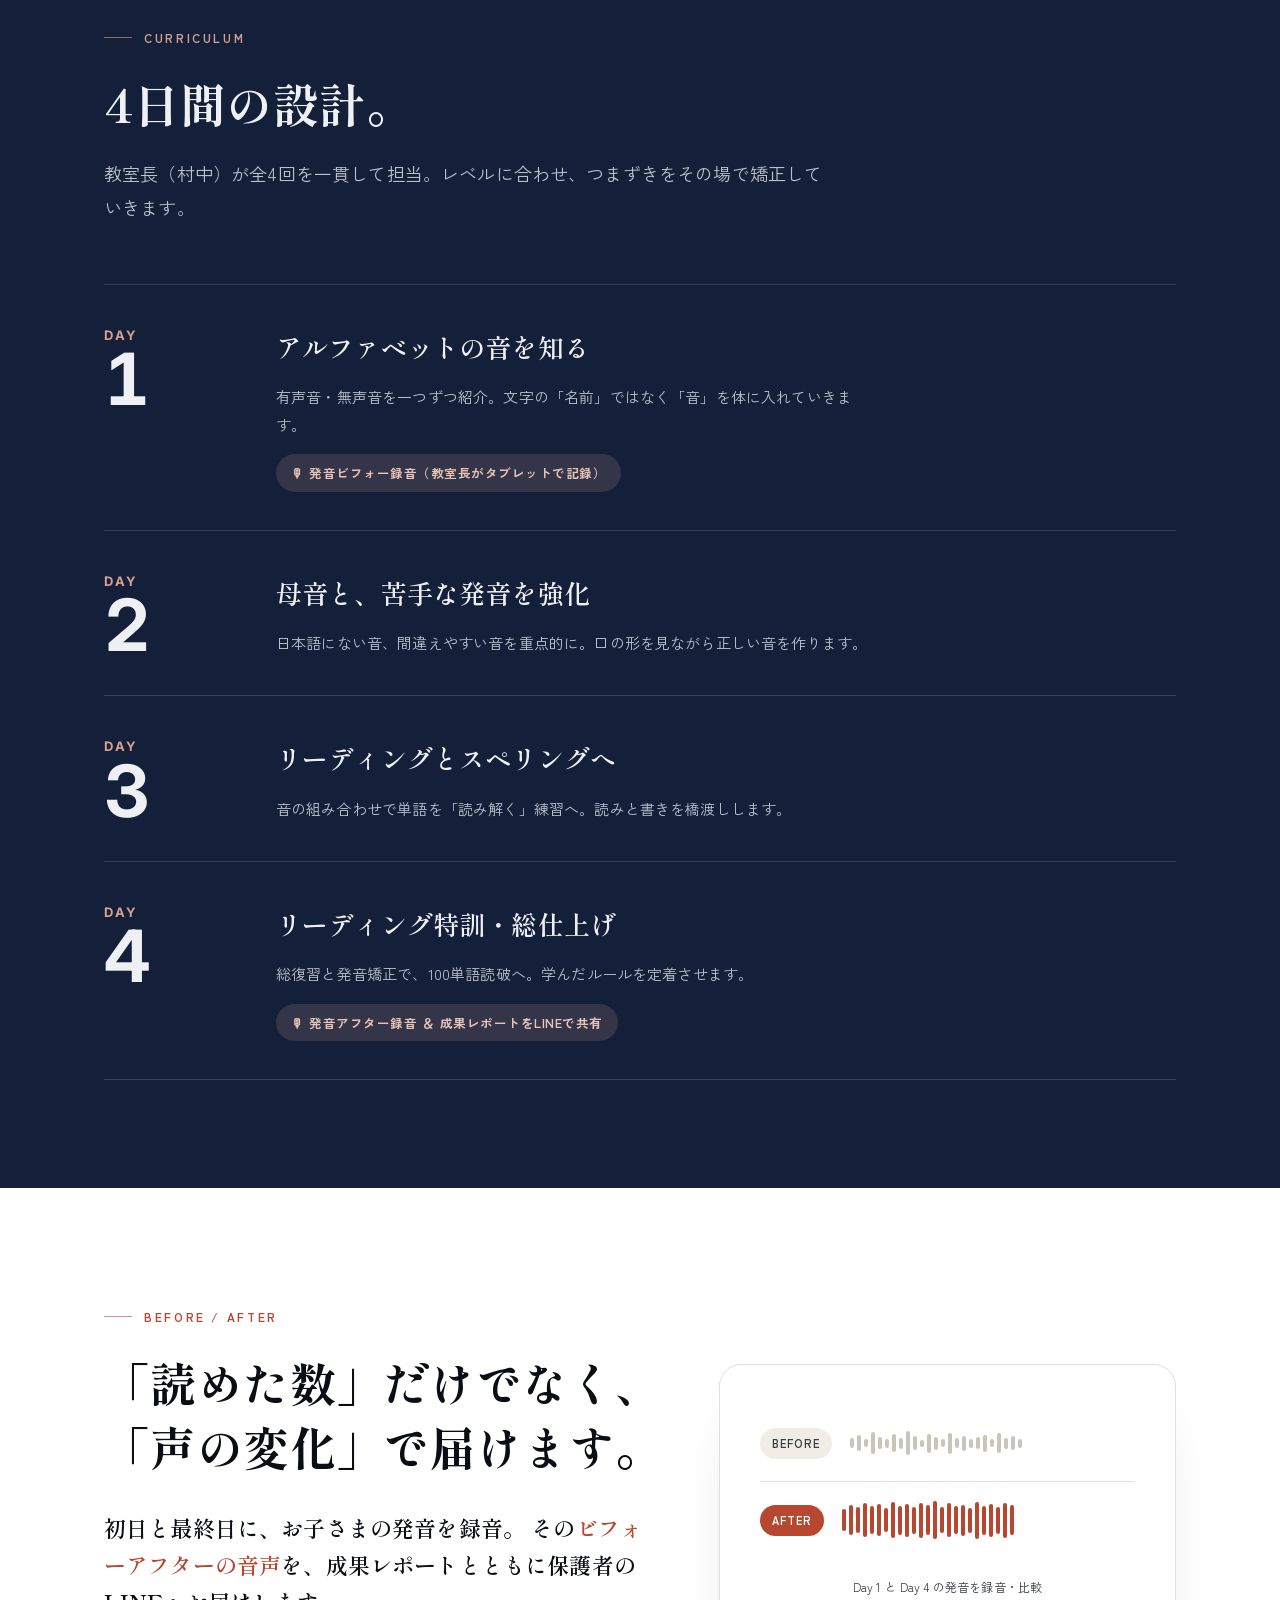
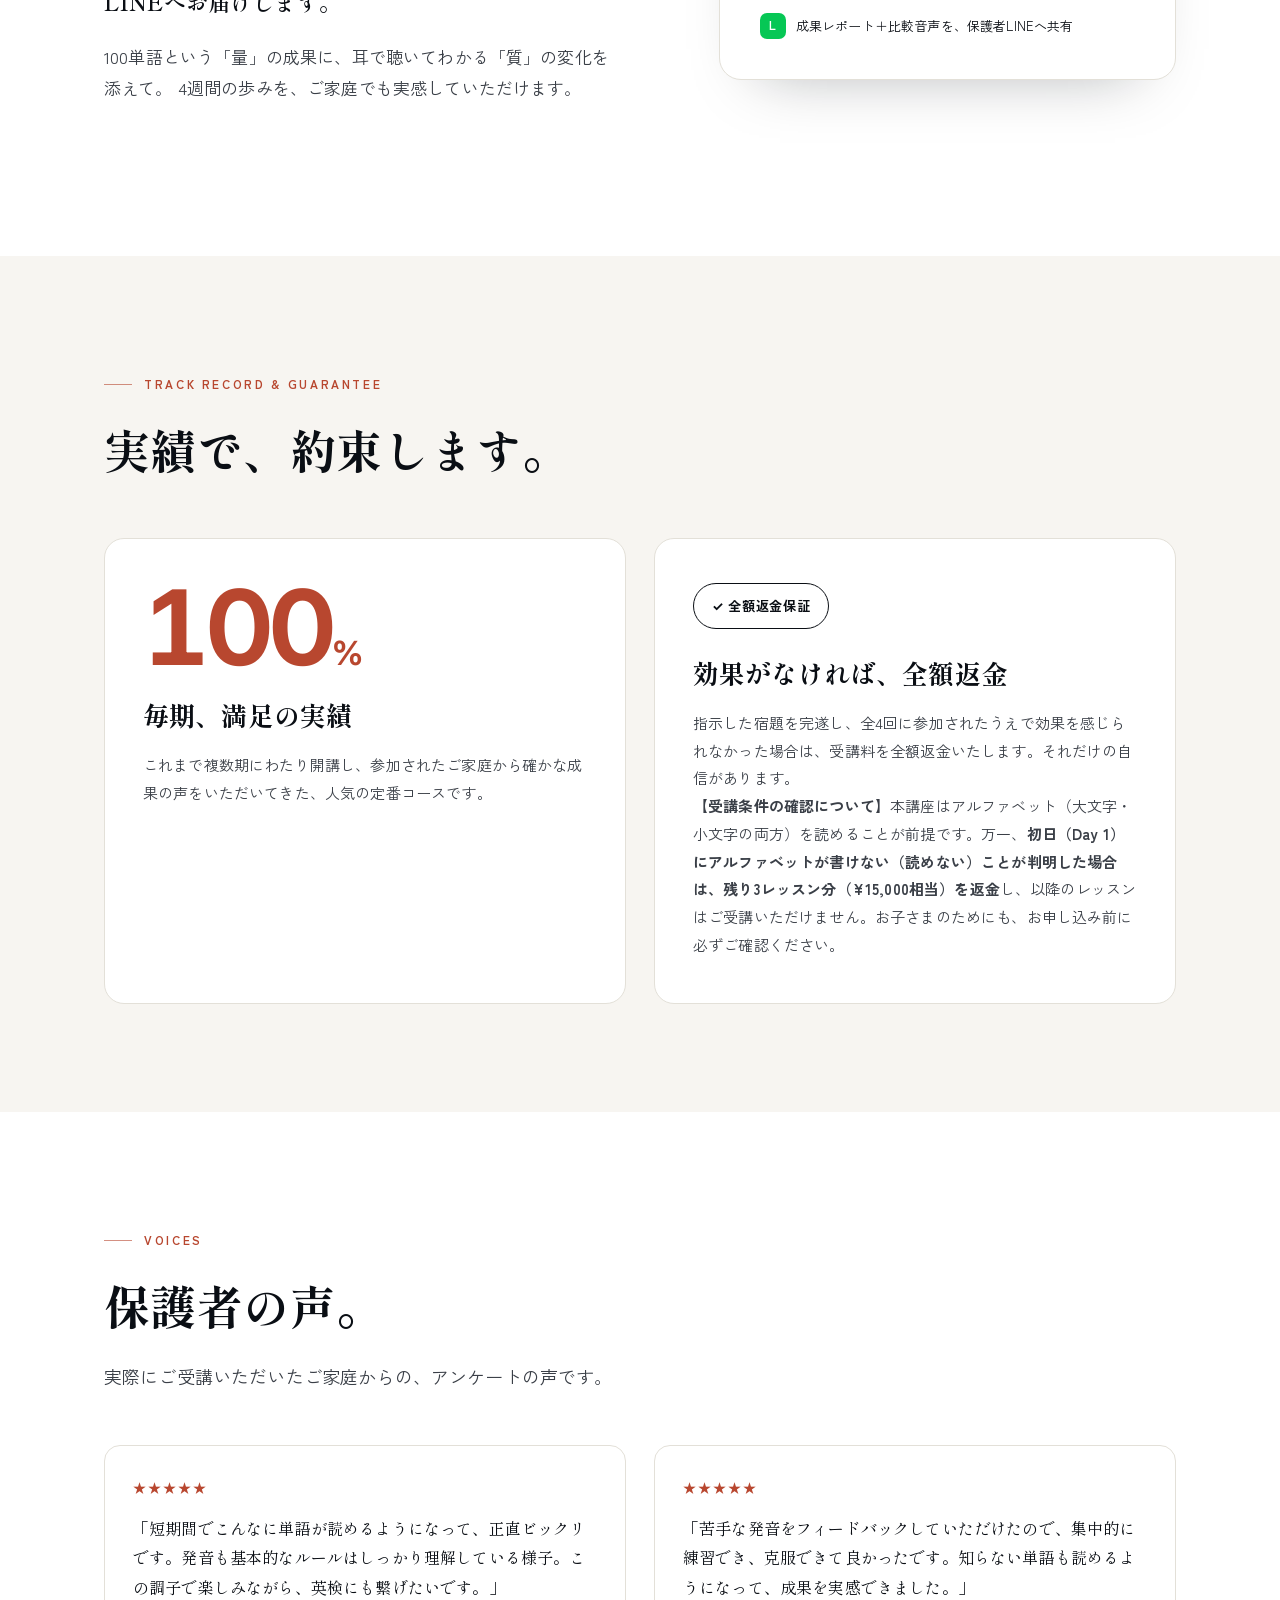
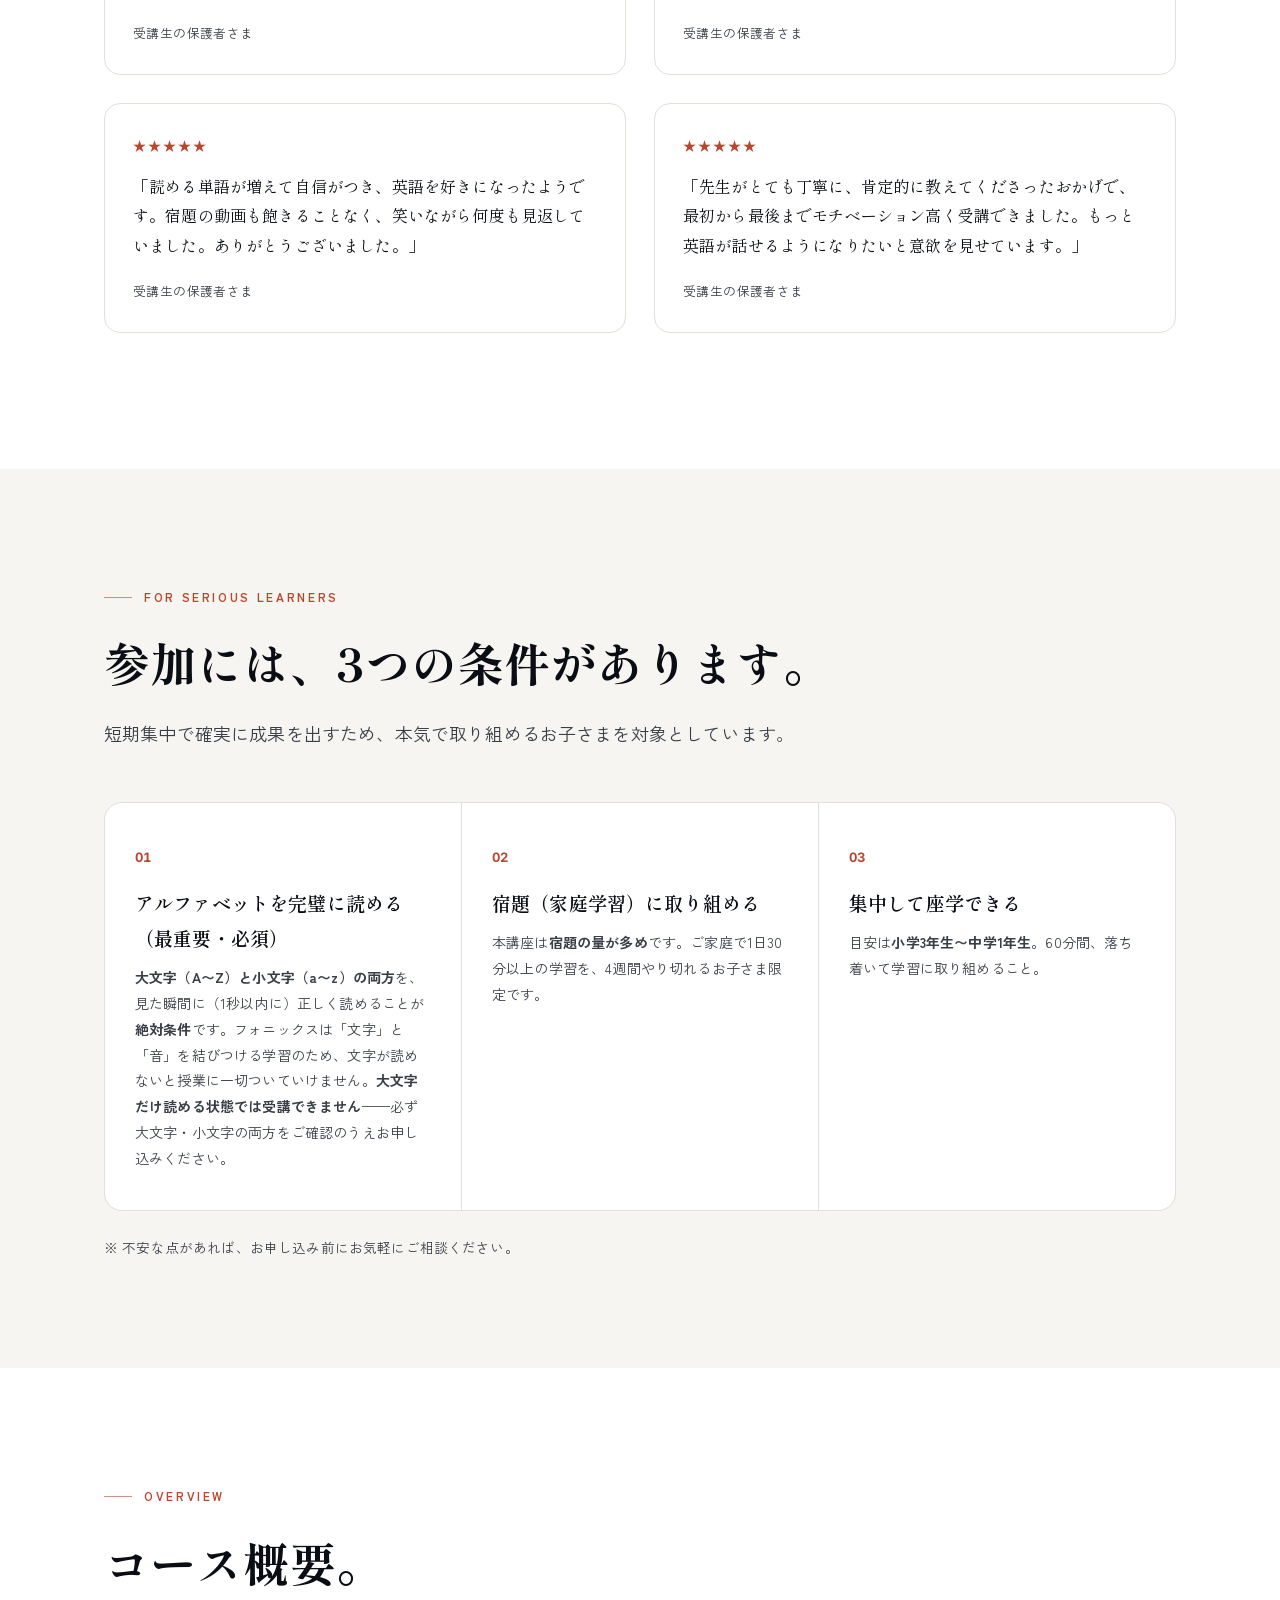
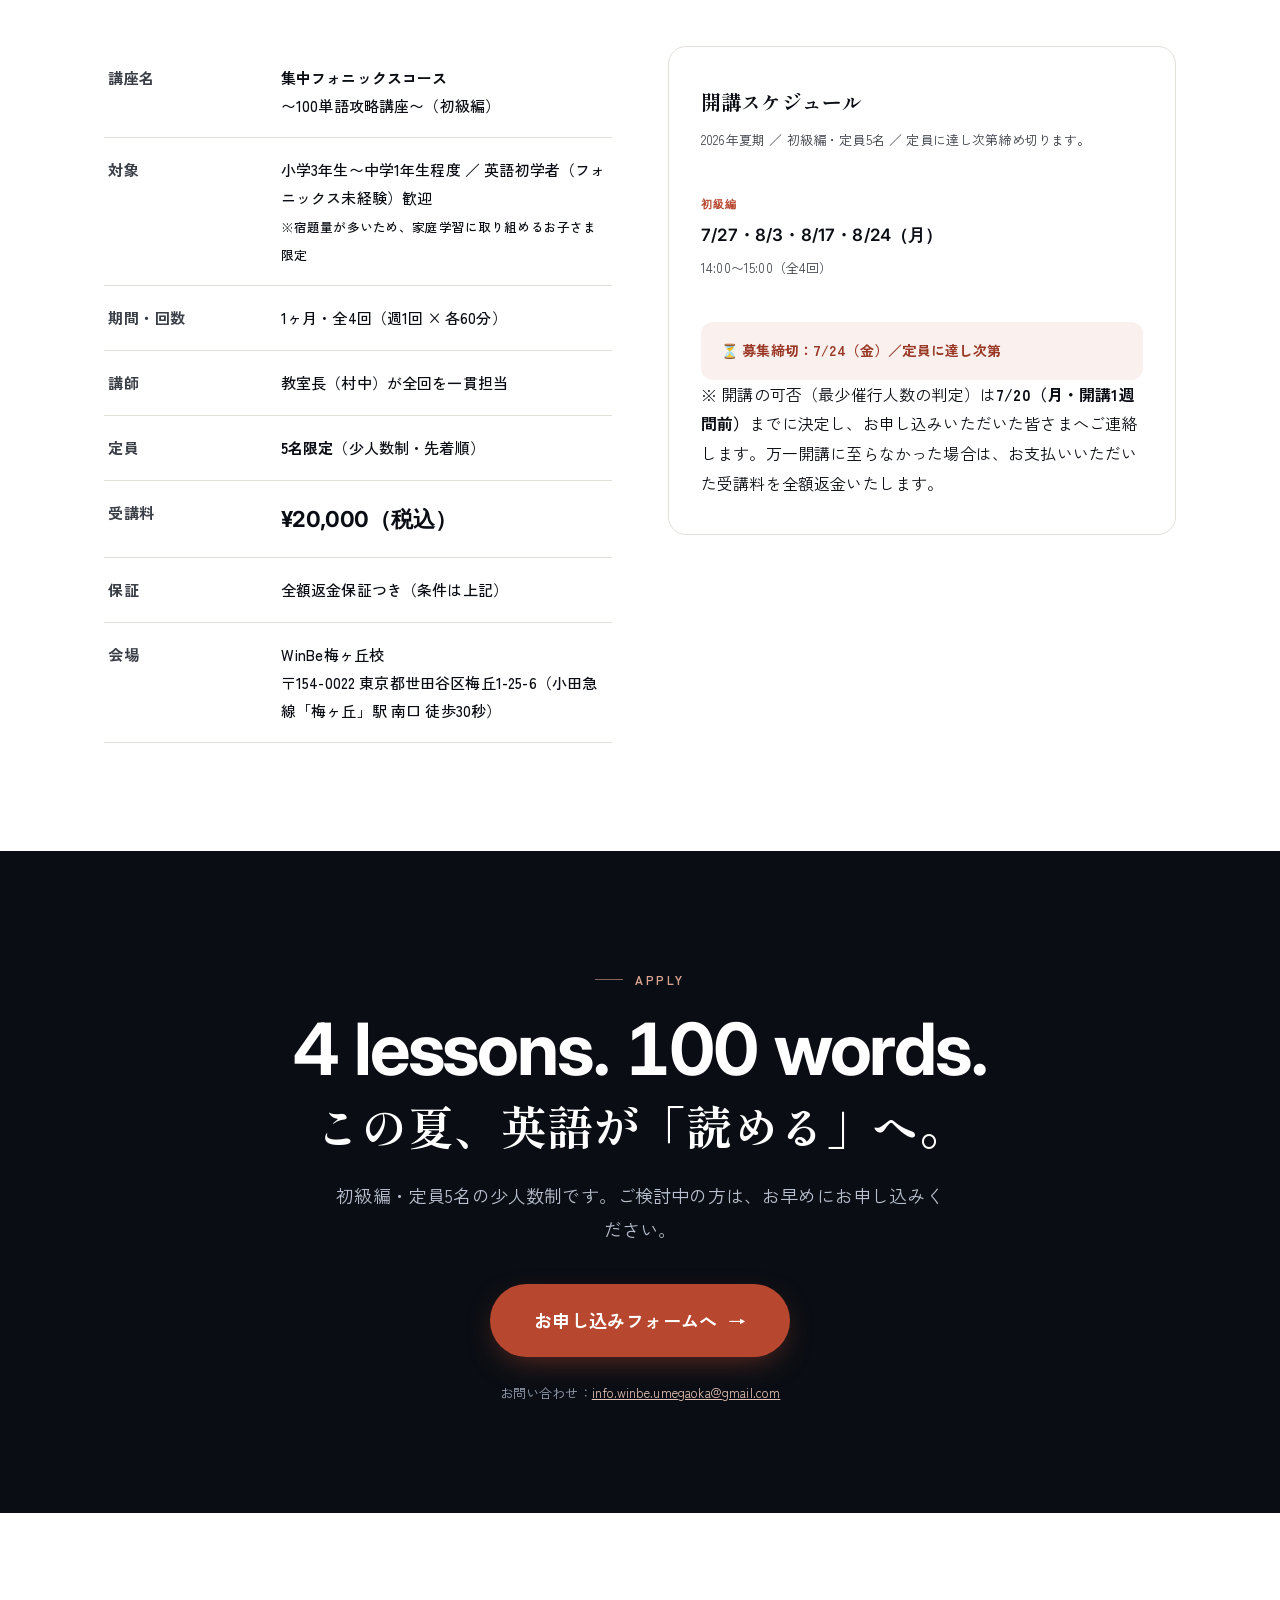
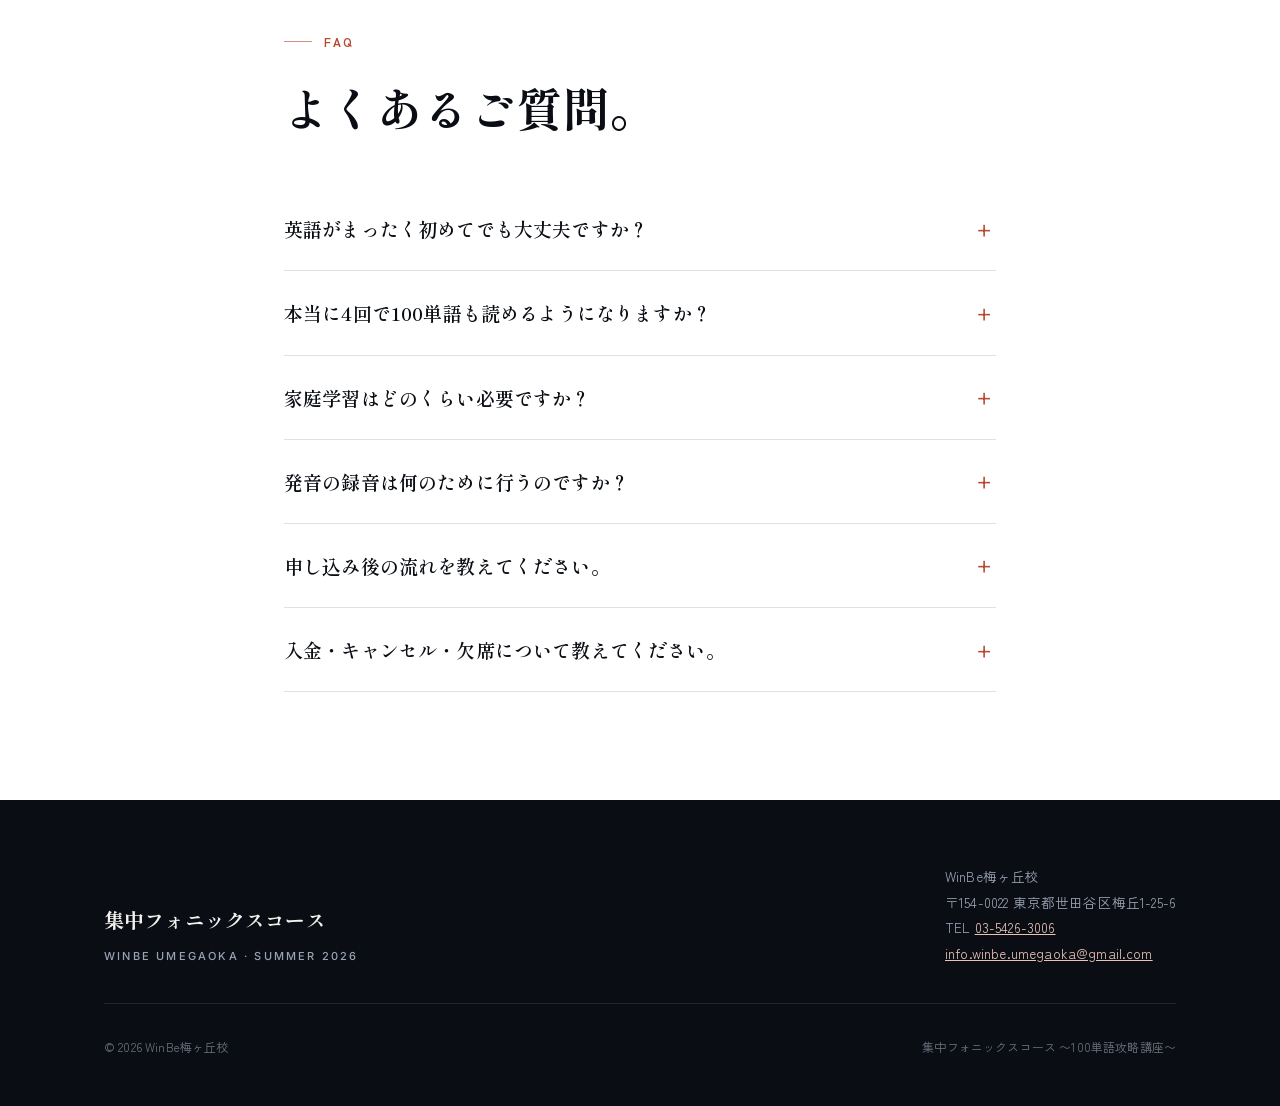
==== commit bc06e086: "全コース: 振替なし/入金ポリシー/早割注記、リサーチャー講師体制・キャンセル、フォニックス受講条件強化・開講判定日・教室長修正" ====
--- a/2026-summer-intensive-phonics/index.html
+++ b/2026-summer-intensive-phonics/index.html
@@ -465,7 +465,7 @@
   <div class="wrap reveal">
     <span class="kicker">Curriculum</span>
     <h2 class="h2">4日間の設計。</h2>
-    <p class="h2-sub">教室長（しばっち）が全4回を一貫して担当。レベルに合わせ、つまずきをその場で矯正していきます。</p>
+    <p class="h2-sub">教室長（村中）が全4回を一貫して担当。レベルに合わせ、つまずきをその場で矯正していきます。</p>
 
     <div class="timeline">
       <div class="day reveal">
@@ -552,6 +552,7 @@
         <span class="seal">✓ 全額返金保証</span>
         <h3>効果がなければ、全額返金</h3>
         <p>指示した宿題を完遂し、全4回に参加されたうえで効果を感じられなかった場合は、受講料を全額返金いたします。それだけの自信があります。</p>
+        <p class="guarantee-note"><b>【受講条件の確認について】</b>本講座はアルファベット（大文字・小文字の両方）を読めることが前提です。万一、<b>初日（Day 1）にアルファベットが書けない（読めない）ことが判明した場合は、残り3レッスン分（¥15,000相当）を返金</b>し、以降のレッスンはご受講いただけません。お子さまのためにも、お申し込み前に必ずご確認ください。</p>
       </div>
     </div>
   </div>
@@ -597,8 +598,8 @@
     <div class="reqs">
       <div class="req">
         <span class="no num">01</span>
-        <h3>アルファベットを認識できる</h3>
-        <p>大文字・小文字を見て、即座に（1秒以内に）読める状態であること。</p>
+        <h3>アルファベットを完璧に読める（最重要・必須）</h3>
+        <p><b>大文字（A〜Z）と小文字（a〜z）の両方</b>を、見た瞬間に（1秒以内に）正しく読めることが<b>絶対条件</b>です。フォニックスは「文字」と「音」を結びつける学習のため、文字が読めないと授業に一切ついていけません。<b>大文字だけ読める状態では受講できません</b>——必ず大文字・小文字の両方をご確認のうえお申し込みください。</p>
       </div>
       <div class="req">
         <span class="no num">02</span>
@@ -625,7 +626,7 @@
         <tr><th>講座名</th><td><b>集中フォニックスコース</b><br>〜100単語攻略講座〜（初級編）</td></tr>
         <tr><th>対象</th><td>小学3年生〜中学1年生程度 ／ 英語初学者（フォニックス未経験）歓迎<br><small>※宿題量が多いため、家庭学習に取り組めるお子さま限定</small></td></tr>
         <tr><th>期間・回数</th><td>1ヶ月・全4回（週1回 × 各60分）</td></tr>
-        <tr><th>講師</th><td>教室長（しばっち）が全回を一貫担当</td></tr>
+        <tr><th>講師</th><td>教室長（村中）が全回を一貫担当</td></tr>
         <tr><th>定員</th><td><b>5名限定</b>（少人数制・先着順）</td></tr>
         <tr><th>受講料</th><td class="price">¥20,000（税込）</td></tr>
         <tr><th>保証</th><td>全額返金保証つき（条件は上記）</td></tr>
@@ -641,6 +642,7 @@
           <div class="time">14:00〜15:00（全4回）</div>
         </div>
         <div class="deadline">⏳ 募集締切：7/24（金）／定員に達し次第</div>
+        <p class="sched-note">※ 開講の可否（最少催行人数の判定）は<b>7/20（月・開講1週間前）</b>までに決定し、お申し込みいただいた皆さまへご連絡します。万一開講に至らなかった場合は、お支払いいただいた受講料を全額返金いたします。</p>
       </div>
     </div>
   </div>
@@ -653,11 +655,10 @@
     <div class="cta__big num">4 lessons. 100 words.</div>
     <h2 class="h2">この夏、英語が「読める」へ。</h2>
     <p class="cta__sub">初級編・定員5名の少人数制です。ご検討中の方は、お早めにお申し込みください。</p>
-    <a class="btn btn--primary" href="https://forms.gle/XXXXXXXXXXXX" id="applyBtn" target="_blank" rel="noopener">
+    <a class="btn btn--primary" href="https://docs.google.com/forms/d/e/1FAIpQLSf1OiIuslIZMOJfs2ln8hFlDUih_CZsMatss06OczZKoxkXDw/viewform" id="applyBtn" target="_blank" rel="noopener">
       お申し込みフォームへ <span class="arrow">→</span>
     </a>
     <p class="cta__note">
-      <mark class="ph">↑ Google FormsのURLを差し替え</mark><br><br>
       お問い合わせ：<a href="mailto:info.winbe.umegaoka@gmail.com">info.winbe.umegaoka@gmail.com</a>
     </p>
   </div>
@@ -689,6 +690,10 @@
         <summary>申し込み後の流れを教えてください。</summary>
         <div class="a">お申し込みフォームの送信後、教室よりご連絡いたします。ご不明な点は info.winbe.umegaoka@gmail.com までお気軽にお問い合わせください。</div>
       </details>
+      <details>
+        <summary>入金・キャンセル・欠席について教えてください。</summary>
+        <div class="a"><b>【ご入金・受講確定】</b>お申し込み後1週間以内に受講料をご入金ください。ご入金の確認をもって受講確定（お席の確保）となります。期日までにご入金が確認できない場合は、お申し込みを保留・キャンセルとさせていただく場合があります。<br><br><b>【キャンセル・返金】</b>お客様都合のキャンセルは開講2週間前まで無料（全額返金）、それ以降は教材手配の都合上、受講料の30〜50%を申し受ける場合があります。定員未達・当校都合などで開講に至らなかった場合は全額返金いたします。<br><br><b>【欠席・振替】</b>短期集中型のパッケージレッスンのため、<b>欠席分の振替は行っておりません</b>。やむを得ず欠席された場合は、その回の資料をお渡しするなどでサポートします。</div>
+      </details>
     </div>
   </div>
 </section>
